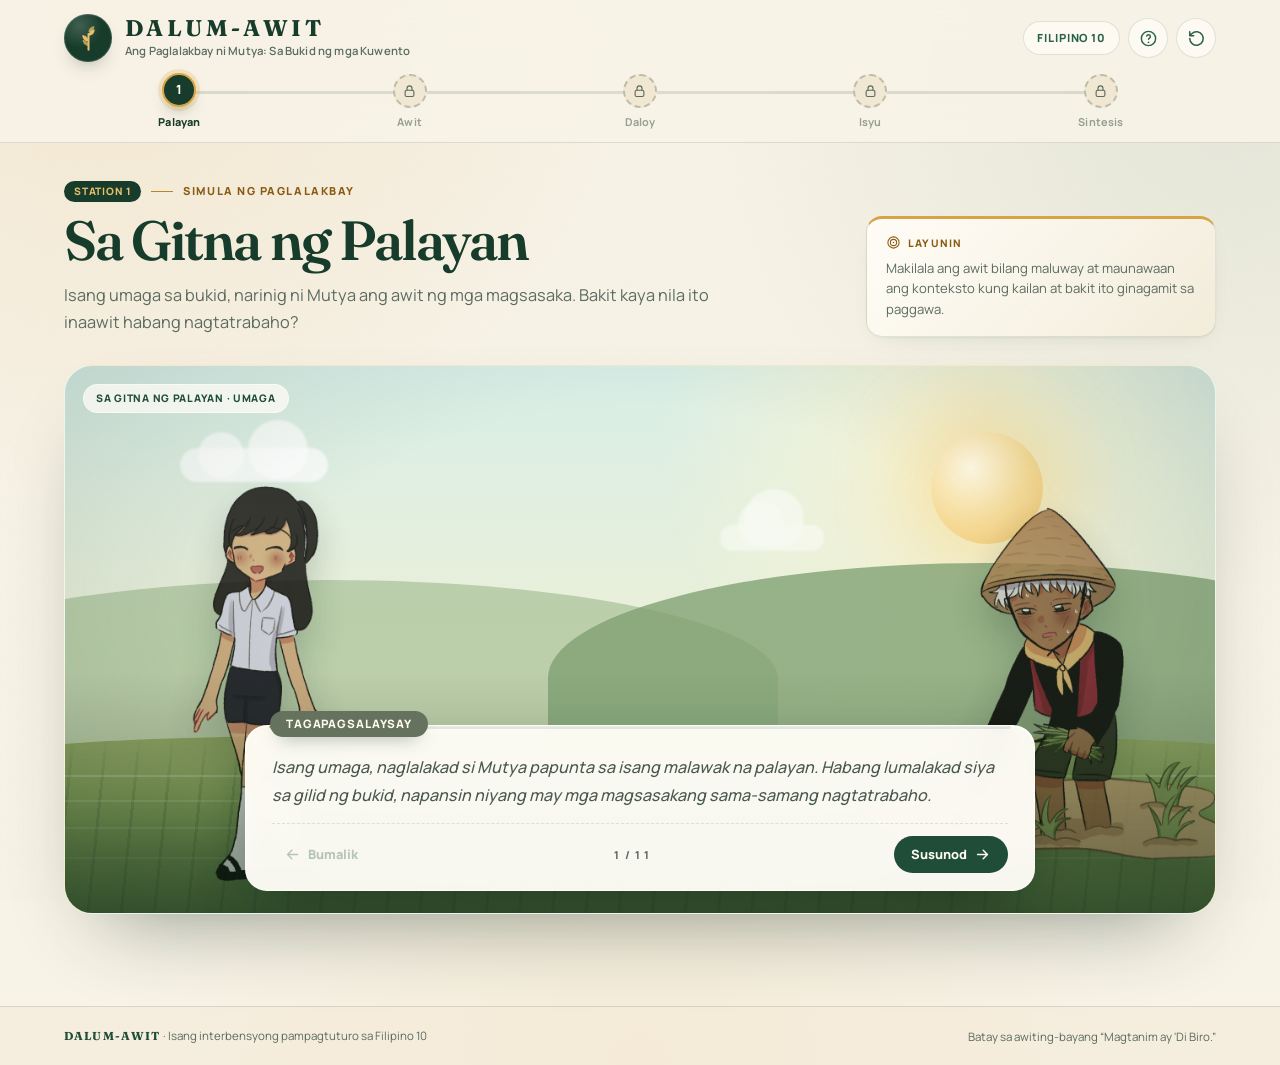
==== index.html @ 695ffb6b "Add interactive website" ====
<!DOCTYPE html>
<html lang="fil">
<head>
  <meta charset="UTF-8">
  <meta name="viewport" content="width=device-width, initial-scale=1.0">
  <meta name="description" content="DALUM-AWIT: Ang Paglalakbay ni Mutya sa Bukid ng mga Kuwento — isang interactive na station-based na aralin sa Filipino 10.">
  <meta name="theme-color" content="#1f4d3a">
  <title>DALUM-AWIT · Ang Paglalakbay ni Mutya</title>
  <link rel="icon" type="image/svg+xml" href="assets/images/favicon.svg">
  <link rel="preconnect" href="https://fonts.googleapis.com">
  <link rel="preconnect" href="https://fonts.gstatic.com" crossorigin>
  <link href="https://fonts.googleapis.com/css2?family=Fraunces:opsz,wght@9..144,500;9..144,600;9..144,700&family=Manrope:wght@400;500;600;700;800&display=swap" rel="stylesheet">
  <link rel="stylesheet" href="assets/css/main.css">
</head>
<body>
  <a class="skip-link" href="#main-content">Lumaktaw sa nilalaman</a>

  <svg class="svg-sprite" aria-hidden="true" focusable="false" xmlns="http://www.w3.org/2000/svg">
    <symbol id="i-rice" viewBox="0 0 24 24">
      <path d="M12 22V8" fill="none" stroke="currentColor" stroke-width="1.8" stroke-linecap="round"/>
      <path d="M12 14.5C8.8 14.5 6.5 12.2 6.5 9c3.2 0 5.5 2.3 5.5 5.5Z" fill="currentColor"/>
      <path d="M12 9.5C15.2 9.5 17.5 7.2 17.5 4c-3.2 0-5.5 2.3-5.5 5.5Z" fill="currentColor"/>
      <path d="M12 18.5c-2.9 0-5.2-2.3-5.2-5.2 2.9 0 5.2 2.3 5.2 5.2Z" fill="currentColor" opacity=".72"/>
      <path d="M12 6.2c2.9 0 5.2-2.3 5.2-5.2-2.9 0-5.2 2.3-5.2 5.2Z" fill="currentColor" opacity=".72"/>
    </symbol>
    <symbol id="i-arrow-right" viewBox="0 0 24 24">
      <path d="M5 12h14M13 6l6 6-6 6" fill="none" stroke="currentColor" stroke-width="2" stroke-linecap="round" stroke-linejoin="round"/>
    </symbol>
    <symbol id="i-arrow-left" viewBox="0 0 24 24">
      <path d="M19 12H5M11 18l-6-6 6-6" fill="none" stroke="currentColor" stroke-width="2" stroke-linecap="round" stroke-linejoin="round"/>
    </symbol>
    <symbol id="i-arrow-down" viewBox="0 0 24 24">
      <path d="M12 5v14M6 13l6 6 6-6" fill="none" stroke="currentColor" stroke-width="2" stroke-linecap="round" stroke-linejoin="round"/>
    </symbol>
    <symbol id="i-check" viewBox="0 0 24 24">
      <path d="M20 6 9 17l-5-5" fill="none" stroke="currentColor" stroke-width="2.4" stroke-linecap="round" stroke-linejoin="round"/>
    </symbol>
    <symbol id="i-lock" viewBox="0 0 24 24">
      <rect x="5" y="10" width="14" height="10" rx="2.5" fill="none" stroke="currentColor" stroke-width="1.8"/>
      <path d="M8 10V7a4 4 0 0 1 8 0v3" fill="none" stroke="currentColor" stroke-width="1.8" stroke-linecap="round"/>
    </symbol>
    <symbol id="i-reset" viewBox="0 0 24 24">
      <path d="M3.5 12a8.5 8.5 0 1 0 2.5-6L3.5 8.5M3.5 3.5v5h5" fill="none" stroke="currentColor" stroke-width="1.9" stroke-linecap="round" stroke-linejoin="round"/>
    </symbol>
    <symbol id="i-help" viewBox="0 0 24 24">
      <circle cx="12" cy="12" r="9" fill="none" stroke="currentColor" stroke-width="1.8"/>
      <path d="M9.7 9a2.4 2.4 0 0 1 4.7.7c0 1.6-2.4 1.9-2.4 3.4" fill="none" stroke="currentColor" stroke-width="1.8" stroke-linecap="round"/>
      <circle cx="12" cy="16.8" r="1.1" fill="currentColor"/>
    </symbol>
    <symbol id="i-close" viewBox="0 0 24 24">
      <path d="M6 6l12 12M18 6 6 18" fill="none" stroke="currentColor" stroke-width="2" stroke-linecap="round"/>
    </symbol>
    <symbol id="i-target" viewBox="0 0 24 24">
      <circle cx="12" cy="12" r="9" fill="none" stroke="currentColor" stroke-width="1.7"/>
      <circle cx="12" cy="12" r="5" fill="none" stroke="currentColor" stroke-width="1.7"/>
      <circle cx="12" cy="12" r="1.3" fill="currentColor"/>
    </symbol>
    <symbol id="i-printer" viewBox="0 0 24 24">
      <path d="M7 9V4h10v5M7 17H5a2 2 0 0 1-2-2v-4a2 2 0 0 1 2-2h14a2 2 0 0 1 2 2v4a2 2 0 0 1-2 2h-2" fill="none" stroke="currentColor" stroke-width="1.8" stroke-linecap="round" stroke-linejoin="round"/>
      <rect x="7" y="14" width="10" height="7" rx="1.2" fill="none" stroke="currentColor" stroke-width="1.8"/>
      <path d="M17 12h.01" fill="none" stroke="currentColor" stroke-width="2.4" stroke-linecap="round"/>
    </symbol>
    <symbol id="i-seed" viewBox="0 0 24 24">
      <path d="M12 21v-8" fill="none" stroke="currentColor" stroke-width="1.8" stroke-linecap="round"/>
      <path d="M12 13C8 13 5 10 5 6c4 0 7 3 7 7Z" fill="none" stroke="currentColor" stroke-width="1.7" stroke-linejoin="round"/>
      <path d="M12 10c0-3.3 2.7-6 6-6 0 3.3-2.7 6-6 6Z" fill="none" stroke="currentColor" stroke-width="1.7" stroke-linejoin="round"/>
    </symbol>
    <symbol id="i-sweat" viewBox="0 0 24 24">
      <path d="M12 3.5s6 6.1 6 10.2a6 6 0 0 1-12 0C6 9.6 12 3.5 12 3.5Z" fill="none" stroke="currentColor" stroke-width="1.8" stroke-linejoin="round"/>
      <path d="M9.5 14a2.5 2.5 0 0 0 2.5 2.5" fill="none" stroke="currentColor" stroke-width="1.6" stroke-linecap="round"/>
    </symbol>
    <symbol id="i-harvest" viewBox="0 0 24 24">
      <path d="M12 21V8M12 13c-3 0-5.5-2.5-5.5-5.5C9.5 7.5 12 10 12 13ZM12 9.5C15 9.5 17.5 7 17.5 4 14.5 4 12 6.5 12 9.5Z" fill="none" stroke="currentColor" stroke-width="1.6" stroke-linecap="round" stroke-linejoin="round"/>
      <path d="M7.5 17.5c1.4 1 2.9 1.5 4.5 1.5s3.1-.5 4.5-1.5" fill="none" stroke="currentColor" stroke-width="1.6" stroke-linecap="round"/>
    </symbol>
    <symbol id="i-plate" viewBox="0 0 24 24">
      <circle cx="12" cy="12" r="8" fill="none" stroke="currentColor" stroke-width="1.7"/>
      <circle cx="12" cy="12" r="4.2" fill="none" stroke="currentColor" stroke-width="1.6"/>
      <path d="M12 4v2M12 18v2" fill="none" stroke="currentColor" stroke-width="1.6" stroke-linecap="round"/>
    </symbol>
    <symbol id="i-tools" viewBox="0 0 24 24">
      <path d="M14.5 6.5a4 4 0 0 0-5.2 5.2L4 17l3 3 5.3-5.3a4 4 0 0 0 5.2-5.2l-2.4 2.4-3-3 2.4-2.4Z" fill="none" stroke="currentColor" stroke-width="1.7" stroke-linejoin="round"/>
      <path d="M15 15l5 5" fill="none" stroke="currentColor" stroke-width="1.7" stroke-linecap="round"/>
    </symbol>
    <symbol id="i-weather" viewBox="0 0 24 24">
      <path d="M7 18h9.5a3.5 3.5 0 0 0 .4-7A5 5 0 0 0 7.2 12 3 3 0 0 0 7 18Z" fill="none" stroke="currentColor" stroke-width="1.7" stroke-linecap="round" stroke-linejoin="round"/>
      <path d="M17.5 5v2M21 8.5h-2M20 4l-1.4 1.4" fill="none" stroke="currentColor" stroke-width="1.6" stroke-linecap="round"/>
    </symbol>
    <symbol id="i-peso" viewBox="0 0 24 24">
      <path d="M7 4h6.2a5 5 0 0 1 0 10H7M7 4v16M4.5 8.5h11M4.5 12h10" fill="none" stroke="currentColor" stroke-width="1.7" stroke-linecap="round" stroke-linejoin="round"/>
    </symbol>
    <symbol id="i-edit" viewBox="0 0 24 24">
      <path d="M4 20h4L19 9a2.8 2.8 0 0 0-4-4L4 16v4Z" fill="none" stroke="currentColor" stroke-width="1.8" stroke-linejoin="round"/>
      <path d="M13.5 6.5l4 4" fill="none" stroke="currentColor" stroke-width="1.8" stroke-linecap="round"/>
    </symbol>
    <symbol id="i-spark" viewBox="0 0 24 24">
      <path d="M12 3c.6 4.8 3.2 7.4 8 8-4.8.6-7.4 3.2-8 8-.6-4.8-3.2-7.4-8-8 4.8-.6 7.4-3.2 8-8Z" fill="none" stroke="currentColor" stroke-width="1.6" stroke-linejoin="round"/>
    </symbol>
    <symbol id="i-chevron" viewBox="0 0 24 24">
      <path d="m6 9 6 6 6-6" fill="none" stroke="currentColor" stroke-width="2" stroke-linecap="round" stroke-linejoin="round"/>
    </symbol>
    <symbol id="i-book" viewBox="0 0 24 24">
      <path d="M4 5.5A2.5 2.5 0 0 1 6.5 3H11v17H6.5A2.5 2.5 0 0 0 4 22V5.5ZM20 5.5A2.5 2.5 0 0 0 17.5 3H13v17h4.5A2.5 2.5 0 0 1 20 22V5.5Z" fill="none" stroke="currentColor" stroke-width="1.7" stroke-linejoin="round"/>
    </symbol>
    <symbol id="i-leaf" viewBox="0 0 24 24">
      <path d="M4 20c0-8 5-14 16-15 1 11-5 16-13 16H4Z" fill="none" stroke="currentColor" stroke-width="1.7" stroke-linejoin="round"/>
      <path d="M4 20c3-6 7-9 12-11" fill="none" stroke="currentColor" stroke-width="1.6" stroke-linecap="round"/>
    </symbol>
  </svg>

  <div class="paper-noise" aria-hidden="true"></div>

  <header class="site-header" id="top">
    <div class="header-inner">
      <a class="brand" href="#" id="brandHome" aria-label="DALUM-AWIT — Ang Paglalakbay ni Mutya: Sa Bukid ng mga Kuwento. Bumalik sa simula.">
        <span class="brand-mark" aria-hidden="true">
          <svg class="icon"><use href="#i-rice"></use></svg>
        </span>
        <span class="brand-text">
          <span class="brand-title">DALUM-AWIT</span>
          <span class="brand-subtitle">Ang Paglalakbay ni Mutya: Sa Bukid ng mga Kuwento</span>
        </span>
      </a>
      <div class="header-actions">
        <span class="grade-chip">Filipino 10</span>
        <button class="icon-button" id="helpBtn" type="button" aria-label="Tulong at gabay" title="Tulong at gabay">
          <svg class="icon" aria-hidden="true"><use href="#i-help"></use></svg>
        </button>
        <button class="icon-button" id="resetBtn" type="button" aria-label="Simulan muli" title="Simulan muli">
          <svg class="icon" aria-hidden="true"><use href="#i-reset"></use></svg>
        </button>
      </div>
    </div>

    <nav class="stepper-wrap" aria-label="Mga istasyon ng paglalakbay">
      <div class="stepper">
        <span class="stepper-line" aria-hidden="true"></span>
        <span class="stepper-fill" id="stepperFill" aria-hidden="true"></span>
        <ol class="stepper-list" id="stepper"></ol>
      </div>
      <p class="stepper-caption" id="stepperCaption" aria-live="polite">Station 1 ng 5 · Sa Gitna ng Palayan</p>
    </nav>
  </header>

  <main class="app-main" id="main-content" tabindex="-1">
    <div class="station-shell" id="stationShell">

      <section class="station-view" id="station-1" data-station="1" aria-labelledby="station-1-title" hidden>
        <header class="station-heading" data-station-header></header>
        <div class="dialogue-mount" id="stage-1"></div>

        <div class="station-activity" id="station1Activity" hidden>
          <article class="activity-card quiz-card">
            <div class="card-kicker">
              <svg class="icon" aria-hidden="true"><use href="#i-spark"></use></svg>
              <span>Tsek ng Pag-unawa</span>
            </div>
            <h2 id="quizQuestion">Ano ang pangunahing katangian ng maluway?</h2>
            <div class="quiz-options" id="quizOptions" role="group" aria-labelledby="quizQuestion"></div>
            <div class="quiz-feedback" id="quizFeedback" role="status" hidden></div>
          </article>

          <div class="station-nav">
            <button class="btn btn-ghost" type="button" id="station1Review">
              <svg class="icon" aria-hidden="true"><use href="#i-book"></use></svg>
              Balikan ang usapan
            </button>
            <p class="nav-hint" id="station1Hint">Sagutin ang tsek upang magpatuloy.</p>
            <button class="btn btn-primary" type="button" id="station1Next" disabled>
              Magpatuloy sa Station 2
              <svg class="icon" aria-hidden="true"><use href="#i-arrow-right"></use></svg>
            </button>
          </div>
        </div>
      </section>

      <section class="station-view" id="station-2" data-station="2" aria-labelledby="station-2-title" hidden>
        <header class="station-heading" data-station-header></header>

        <div class="lesson-banner">
          <div class="lesson-banner-label">
            <svg class="icon" aria-hidden="true"><use href="#i-book"></use></svg>
            <span>Mula sa awit</span>
          </div>
          <blockquote id="station2Quote">“Magtanim ay 'di biro.”</blockquote>
          <p id="station2Intro"></p>
        </div>

        <div class="lyric-toolbar">
          <div class="progress-chip">
            <span class="progress-chip-dot" aria-hidden="true"></span>
            <span id="lyricProgressText">0 / 5 nabuksan</span>
          </div>
          <button class="btn btn-small btn-ghost" type="button" id="openAllLyrics">Buksan lahat</button>
        </div>

        <div class="lyric-list" id="lyricCards"></div>

        <div class="insight-card" id="station2Closing" hidden>
          <div class="insight-icon" aria-hidden="true">
            <svg class="icon"><use href="#i-leaf"></use></svg>
          </div>
          <p id="station2ClosingText"></p>
        </div>

        <div class="station-nav">
          <button class="btn btn-ghost" type="button" data-back="2">
            <svg class="icon" aria-hidden="true"><use href="#i-arrow-left"></use></svg>
            Station 1
          </button>
          <p class="nav-hint" id="station2Hint">Buksan ang lahat ng card upang magpatuloy.</p>
          <button class="btn btn-primary" type="button" id="station2Next" disabled>
            Magpatuloy sa Station 3
            <svg class="icon" aria-hidden="true"><use href="#i-arrow-right"></use></svg>
          </button>
        </div>
      </section>

      <section class="station-view" id="station-3" data-station="3" aria-labelledby="station-3-title" hidden>
        <header class="station-heading" data-station-header></header>
        <div class="dialogue-mount" id="stage-3"></div>

        <div class="station-activity" id="station3Activity" hidden>
          <article class="activity-card flow-card">
            <div class="card-kicker">
              <svg class="icon" aria-hidden="true"><use href="#i-spark"></use></svg>
              <span>Interactive na Daloy</span>
            </div>
            <h2>Ang Paikot na Daloy ng Pagkain</h2>
            <p class="activity-lede">Pindutin ang bawat yugto upang makita ang kaugnayan nito sa awit at sa buhay ng magsasaka.</p>

            <div class="food-flow" id="foodFlow" aria-label="Daloy ng pagkain"></div>
            <div class="flow-detail" id="flowDetail" aria-live="polite"></div>
            <p class="flow-note" id="flowNote"></p>
          </article>

          <div class="station-nav">
            <button class="btn btn-ghost" type="button" data-back="3">
              <svg class="icon" aria-hidden="true"><use href="#i-arrow-left"></use></svg>
              Station 2
            </button>
            <p class="nav-hint">Nakita mo na ang buong daloy ng pagkain.</p>
            <button class="btn btn-primary" type="button" id="station3Next">
              Magpatuloy sa Station 4
              <svg class="icon" aria-hidden="true"><use href="#i-arrow-right"></use></svg>
            </button>
          </div>
        </div>
      </section>

      <section class="station-view" id="station-4" data-station="4" aria-labelledby="station-4-title" hidden>
        <header class="station-heading" data-station-header></header>
        <div class="dialogue-mount" id="stage-4"></div>

        <div class="station-activity" id="station4Activity" hidden>
          <article class="activity-card issue-card-wrap">
            <div class="card-kicker">
              <svg class="icon" aria-hidden="true"><use href="#i-spark"></use></svg>
              <span>Pagpili ng Isyu</span>
            </div>
            <h2>Anong isyung panlipunan ang nais mong suriin?</h2>
            <p class="activity-lede">Pumili ng isang isyu. Pagkatapos, sagutin ang tanong at ipaliwanag ang iyong pananaw gamit ang iyong natutuhan.</p>
            <div class="issue-grid" id="issueGrid" role="group" aria-label="Mga isyung panlipunan"></div>
          </article>

          <div class="issue-workspace" id="issueWorkspace" hidden>
            <div class="workspace-head">
              <span class="workspace-letter" id="workspaceLetter">A</span>
              <div class="workspace-title-wrap">
                <p class="workspace-tag" id="workspaceTag"></p>
                <h2 id="workspaceTitle"></h2>
              </div>
            </div>
            <p class="workspace-detail" id="workspaceDetail"></p>
            <ul class="point-list" id="workspacePoints"></ul>

            <div class="decision-card">
              <p class="decision-kicker">
                <svg class="icon" aria-hidden="true"><use href="#i-help"></use></svg>
                Tanong para sa iyo
              </p>
              <h3 id="issueQuestion"></h3>
              <div class="decision-row" id="decisionRow" role="group" aria-label="Pumili ng sagot: Oo o Hindi">
                <button class="decision-button decision-yes" type="button" data-decision="oo" aria-pressed="false">
                  <span class="decision-mark" aria-hidden="true">
                    <svg class="icon"><use href="#i-check"></use></svg>
                  </span>
                  <span><strong>OO</strong><small>Sumasang-ayon ako</small></span>
                </button>
                <button class="decision-button decision-no" type="button" data-decision="hindi" aria-pressed="false">
                  <span class="decision-mark" aria-hidden="true">
                    <svg class="icon"><use href="#i-close"></use></svg>
                  </span>
                  <span><strong>HINDI</strong><small>Hindi ako sumasang-ayon</small></span>
                </button>
              </div>

              <label class="reflection-label" for="reflectionInput" id="reflectionLabel">Ipaliwanag ang iyong sagot</label>
              <p class="reflection-prompt" id="reflectionPrompt"></p>
              <textarea id="reflectionInput" rows="6" maxlength="1200" placeholder="Isulat dito ang iyong paliwanag..."></textarea>
              <div class="textarea-meta">
                <span class="textarea-status" id="reflectionStatus">Isulat ang iyong paliwanag.</span>
                <span class="char-count" id="charCount">0 / 40</span>
              </div>
            </div>
          </div>

          <div class="station-nav">
            <button class="btn btn-ghost" type="button" data-back="4">
              <svg class="icon" aria-hidden="true"><use href="#i-arrow-left"></use></svg>
              Station 3
            </button>
            <p class="nav-hint" id="station4Hint">Pumili ng isyu, sagutin ang tanong, at magbigay ng paliwanag.</p>
            <button class="btn btn-primary" type="button" id="station4Next" disabled>
              Magpatuloy sa Station 5
              <svg class="icon" aria-hidden="true"><use href="#i-arrow-right"></use></svg>
            </button>
          </div>
        </div>
      </section>

      <section class="station-view" id="station-5" data-station="5" aria-labelledby="station-5-title" hidden>
        <header class="station-heading" data-station-header></header>

        <div class="quote-banner" id="station5Banner">
          <div class="quote-banner-copy">
            <svg class="quote-mark" aria-hidden="true" viewBox="0 0 48 48"><path d="M10 34c-3 0-5-2-5-5 0-8 5-15 12-19l3 4c-5 3-8 7-9 11 2 0 7 1 7 6 0 2-2 3-5 3h-3Zm22 0c-3 0-5-2-5-5 0-8 5-15 12-19l3 4c-5 3-8 7-9 11 2 0 7 1 7 6 0 2-2 3-5 3h-3Z" fill="currentColor"/></svg>
            <blockquote id="station5Quote"></blockquote>
            <p class="quote-attribution" id="station5Attribution"></p>
          </div>
          <div class="quote-banner-figure" id="station5Figure" aria-hidden="true"></div>
        </div>

        <p class="section-intro station5-opening" id="station5Opening"></p>

        <section class="synthesis-section" aria-labelledby="synthesisTitle">
          <div class="section-heading-row">
            <div>
              <p class="section-kicker">Buod ng Paglalakbay</p>
              <h2 id="synthesisTitle">Sintesis ng Paglalakbay</h2>
            </div>
            <p>Paano nagkakaugnay ang awit, gawain, karanasan, at isyung panlipunan? Pindutin ang bawat yugto.</p>
          </div>
          <div class="synthesis" id="synthesisDiagram"></div>
        </section>

        <section class="report-section" aria-labelledby="reportTitle">
          <div class="section-heading-row">
            <div>
              <p class="section-kicker">Para sa Iyong Guro</p>
              <h2 id="reportTitle">Ulat ng Mag-aaral</h2>
            </div>
            <p>Ito ang iyong ulat. Maaari mo itong i-print o i-save bilang PDF para sa iyong guro.</p>
          </div>

          <article class="summary-card">
            <header class="summary-head">
              <div>
                <p class="summary-kicker">DALUM-AWIT · Filipino 10</p>
                <h2>Ulat ng Mag-aaral</h2>
                <p>Ang Paglalakbay ni Mutya: Sa Bukid ng mga Kuwento</p>
              </div>
              <button class="btn btn-gold" type="button" id="printReportBtn">
                <svg class="icon" aria-hidden="true"><use href="#i-printer"></use></svg>
                I-print / I-save
              </button>
            </header>

            <div class="summary-body">
              <div class="summary-fields">
                <label class="field">
                  <span>Pangalan</span>
                  <input id="studentName" type="text" maxlength="80" autocomplete="name" placeholder="Isulat ang iyong pangalan">
                </label>
                <label class="field">
                  <span>Baitang at Seksyon</span>
                  <input id="studentSection" type="text" maxlength="60" placeholder="Hal. 10 - Rizal">
                </label>
                <div class="summary-date">
                  <span>Petsa</span>
                  <strong id="summaryDate"></strong>
                </div>
              </div>

              <div class="summary-answer">
                <div class="summary-answer-head">
                  <div>
                    <p class="summary-label">Napiling isyung panlipunan</p>
                    <h3 id="summaryIssue">Wala pang napiling isyu</h3>
                  </div>
                  <button class="btn btn-small btn-ghost" type="button" id="summaryEditBtn">
                    <svg class="icon" aria-hidden="true"><use href="#i-edit"></use></svg>
                    I-edit ang sagot
                  </button>
                </div>
                <p class="summary-question" id="summaryQuestion"></p>
                <div class="summary-decision-line">
                  <span class="summary-label">Aking sagot</span>
                  <span class="answer-badge is-empty" id="summaryDecision">—</span>
                </div>
                <p class="summary-label">Aking paliwanag</p>
                <p class="summary-reflection" id="summaryReflection">Wala pang naisulat na paliwanag.</p>
              </div>

              <div class="summary-insight">
                <label class="field-label" for="finalInsight" id="finalInsightLabel">Ang pinakamahalagang natutuhan ko</label>
                <p class="reflection-prompt" id="finalInsightPrompt"></p>
                <textarea id="finalInsight" rows="5" maxlength="1200" placeholder="Isulat ang iyong sintesis..."></textarea>
              </div>

              <div class="summary-synthesis">
                <p class="summary-label">Sintesis</p>
                <div class="synthesis-chips" aria-label="AWIT papunta sa GAWAIN papunta sa KARANASAN NG MAGSASAKA papunta sa MGA ISYUNG PANLIPUNAN">
                  <span>AWIT</span>
                  <svg class="icon" aria-hidden="true"><use href="#i-arrow-right"></use></svg>
                  <span>GAWAIN</span>
                  <svg class="icon" aria-hidden="true"><use href="#i-arrow-right"></use></svg>
                  <span>KARANASAN NG MAGSASAKA</span>
                  <svg class="icon" aria-hidden="true"><use href="#i-arrow-right"></use></svg>
                  <span>MGA ISYUNG PANLIPUNAN</span>
                </div>
              </div>

              <div class="summary-actions">
                <button class="btn btn-primary" type="button" id="printReportBtn2">
                  <svg class="icon" aria-hidden="true"><use href="#i-printer"></use></svg>
                  I-print / I-save bilang PDF
                </button>
                <button class="btn btn-ghost" type="button" id="restartBtn2">
                  <svg class="icon" aria-hidden="true"><use href="#i-reset"></use></svg>
                  Bagong mag-aaral
                </button>
              </div>
            </div>
          </article>
        </section>
      </section>

      <div class="load-error" id="loadError" hidden>
        <h1>Hindi ma-load ang kuwento</h1>
        <p>Mangyaring buksan ang app gamit ang isang lokal na web server o i-refresh ang pahina.</p>
      </div>
    </div>
  </main>

  <footer class="site-footer">
    <div class="footer-inner">
      <p><strong>DALUM-AWIT</strong> · Isang interbensyong pampagtuturo sa Filipino 10</p>
      <p>Batay sa awiting-bayang “Magtanim ay 'Di Biro.”</p>
    </div>
  </footer>

  <div class="toast" id="toast" role="status" aria-live="polite"></div>

  <dialog class="app-dialog" id="helpDialog" aria-labelledby="helpTitle">
    <div class="dialog-inner">
      <button class="dialog-close" type="button" data-close-dialog aria-label="Isara ang gabay">
        <svg class="icon" aria-hidden="true"><use href="#i-close"></use></svg>
      </button>
      <p class="dialog-kicker">Gabay sa Paggamit</p>
      <h2 id="helpTitle">Paano maglakbay kasama si Mutya</h2>
      <ol class="help-list">
        <li><strong>Sunod-sunod ang mga istasyon.</strong> Tapusin ang bawat gawain upang mabuksan ang susunod.</li>
        <li><strong>Buksan ang bawat card sa Station 2.</strong> Pindutin ang mga linyang mula sa awit upang makita ang pagsusuri.</li>
        <li><strong>Pumili at magpaliwanag sa Station 4.</strong> Kailangan ang isyung pinili, sagot na OO o HINDI, at paliwanag na may 40 karakter o higit pa.</li>
        <li><strong>I-print ang ulat sa Station 5.</strong> Maaari mong i-save bilang PDF sa print dialog ng browser.</li>
      </ol>
      <div class="dialog-note">
        <strong>Paalala sa guro:</strong> Kusang nai-save ang progreso sa browser na ito. Gamitin ang reset button sa itaas upang magsimula ng bagong mag-aaral.
      </div>
      <p class="dialog-shortcut">Maaari ding gamitin ang <kbd>←</kbd> at <kbd>→</kbd> habang nag-uusap ang mga tauhan.</p>
      <button class="btn btn-primary" type="button" data-close-dialog>Simulan na</button>
    </div>
  </dialog>

  <dialog class="app-dialog" id="resetDialog" aria-labelledby="resetTitle">
    <div class="dialog-inner">
      <button class="dialog-close" type="button" data-close-dialog aria-label="Isara">
        <svg class="icon" aria-hidden="true"><use href="#i-close"></use></svg>
      </button>
      <p class="dialog-kicker">Bagong Simula</p>
      <h2 id="resetTitle">Simulan muli ang paglalakbay?</h2>
      <p class="dialog-copy">Buburahin ang lahat ng naitalang sagot at progreso sa browser na ito. Hindi na ito maibabalik.</p>
      <div class="dialog-actions">
        <button class="btn btn-ghost" type="button" data-close-dialog>Kanselahin</button>
        <button class="btn btn-danger" type="button" id="confirmReset">Oo, simulan muli</button>
      </div>
    </div>
  </dialog>

  <section class="print-report" id="printReport" aria-hidden="true"></section>

  <script src="data/storyData.js"></script>
  <script src="assets/js/state.js"></script>
  <script src="assets/js/dialogue.js"></script>
  <script src="assets/js/station1.js"></script>
  <script src="assets/js/station2.js"></script>
  <script src="assets/js/station3.js"></script>
  <script src="assets/js/station4.js"></script>
  <script src="assets/js/station5.js"></script>
  <script src="assets/js/app.js"></script>
</body>
</html>
---- assets/css/main.css ----
/* ============================================================
   DALUM-AWIT · Main stylesheet
   A warm, storybook-inspired learning experience.
   ============================================================ */

/* ------------------------------------------------------------
   1. Tokens, reset, typography
   ------------------------------------------------------------ */
:root {
  --ink: #21342a;
  --ink-soft: #5b6b60;
  --ink-faint: #5c6a5f;

  --paper: #f8f3e7;
  --paper-2: #f1e8d4;
  --card: #fffdf7;

  --green-950: #102b20;
  --green-900: #173c2b;
  --green-800: #1f4d37;
  --green-700: #2a6248;
  --green-600: #3b7b5b;
  --green-100: #dfeade;
  --green-050: #eef4ea;

  --gold-700: #8a5b14;
  --gold-600: #b8842a;
  --gold-500: #d6a447;
  --gold-400: #e8be6b;
  --gold-100: #f7e7c6;

  --terra-700: #8f3c29;
  --terra-600: #a84a32;
  --terra-100: #f6e2db;

  --line: rgba(29, 55, 41, 0.13);
  --line-strong: rgba(29, 55, 41, 0.24);

  --shadow-sm: 0 1px 2px rgba(23, 60, 43, 0.05), 0 8px 24px -16px rgba(23, 60, 43, 0.22);
  --shadow-md: 0 20px 45px -28px rgba(23, 60, 43, 0.4);
  --shadow-lg: 0 40px 80px -40px rgba(17, 41, 29, 0.48);

  --radius-sm: 12px;
  --radius: 20px;
  --radius-lg: 28px;

  --font-display: "Fraunces", "Palatino Linotype", "Book Antiqua", Georgia, serif;
  --font-body: "Manrope", "Segoe UI", system-ui, -apple-system, sans-serif;
}

*,
*::before,
*::after {
  box-sizing: border-box;
}

html {
  -webkit-text-size-adjust: 100%;
  scroll-behavior: smooth;
}

body {
  margin: 0;
  min-height: 100vh;
  color: var(--ink);
  font-family: var(--font-body);
  font-size: 16px;
  line-height: 1.6;
  background:
    radial-gradient(circle at 8% -4%, rgba(214, 164, 71, 0.16), transparent 34rem),
    radial-gradient(circle at 96% 8%, rgba(59, 123, 91, 0.1), transparent 32rem),
    radial-gradient(circle at 50% 100%, rgba(214, 164, 71, 0.08), transparent 30rem),
    var(--paper);
  overflow-x: hidden;
}

[hidden] {
  display: none !important;
}

h1,
h2,
h3,
h4,
p,
figure,
blockquote,
dl,
dd {
  margin: 0;
}

h1,
h2,
h3,
h4 {
  font-family: var(--font-display);
  font-weight: 600;
  line-height: 1.1;
  letter-spacing: -0.02em;
  color: var(--green-900);
}

ul,
ol {
  margin: 0;
  padding: 0;
}

button,
input,
textarea,
select {
  font: inherit;
  color: inherit;
}

button {
  -webkit-tap-highlight-color: transparent;
}

img,
svg {
  display: block;
}

img {
  max-width: 100%;
}

a {
  color: inherit;
}

::selection {
  background: var(--gold-400);
  color: var(--green-950);
}

:focus-visible {
  outline: 3px solid rgba(214, 164, 71, 0.72);
  outline-offset: 3px;
}

.svg-sprite {
  position: absolute;
  width: 0;
  height: 0;
  overflow: hidden;
}

.icon {
  width: 18px;
  height: 18px;
  flex: none;
  display: inline-block;
  vertical-align: -0.125em;
}

.sr-only {
  position: absolute;
  width: 1px;
  height: 1px;
  padding: 0;
  margin: -1px;
  overflow: hidden;
  clip: rect(0, 0, 0, 0);
  white-space: nowrap;
  border: 0;
}

.paper-noise {
  position: fixed;
  inset: 0;
  z-index: 1;
  pointer-events: none;
  background-image: url("data:image/svg+xml,%3Csvg xmlns='http://www.w3.org/2000/svg' width='160' height='160'%3E%3Cfilter id='n'%3E%3CfeTurbulence type='fractalNoise' baseFrequency='.82' numOctaves='3' stitchTiles='stitch'/%3E%3CfeColorMatrix type='saturate' values='0'/%3E%3C/filter%3E%3Crect width='100%25' height='100%25' filter='url(%23n)' opacity='.045'/%3E%3C/svg%3E");
}

.site-header,
.app-main,
.site-footer {
  position: relative;
  z-index: 2;
}

.skip-link {
  position: fixed;
  top: -100px;
  left: 16px;
  z-index: 200;
  padding: 12px 18px;
  border-radius: 999px;
  background: var(--green-900);
  color: var(--card);
  font-weight: 800;
  text-decoration: none;
  transition: top 0.2s ease;
}

.skip-link:focus {
  top: 12px;
}

/* ------------------------------------------------------------
   2. Buttons and common controls
   ------------------------------------------------------------ */
.btn {
  display: inline-flex;
  align-items: center;
  justify-content: center;
  gap: 9px;
  padding: 12px 20px;
  border: 1px solid transparent;
  border-radius: 999px;
  background: none;
  color: var(--green-800);
  font-family: var(--font-body);
  font-size: 0.9rem;
  font-weight: 800;
  line-height: 1;
  letter-spacing: 0.01em;
  text-align: center;
  white-space: nowrap;
  cursor: pointer;
  transition: background-color 0.2s ease, color 0.2s ease, border-color 0.2s ease, transform 0.2s ease, box-shadow 0.2s ease;
}

.btn .icon {
  width: 18px;
  height: 18px;
}

.btn:hover {
  transform: translateY(-1px);
}

.btn:active {
  transform: translateY(0);
}

.btn:disabled,
.btn[aria-disabled="true"] {
  opacity: 0.48;
  cursor: not-allowed;
  transform: none;
  box-shadow: none;
}

.btn-primary {
  background: var(--green-800);
  border-color: var(--green-800);
  color: #fffaf0;
  box-shadow: 0 12px 24px -14px rgba(23, 60, 43, 0.8);
}

.btn-primary:hover {
  background: var(--green-700);
  border-color: var(--green-700);
}

.btn-primary:disabled {
  background: #c8d1c6;
  border-color: #c8d1c6;
  color: #778476;
}

.btn-ghost {
  background: transparent;
  border-color: var(--line-strong);
  color: var(--green-800);
}

.btn-ghost:hover {
  background: var(--green-050);
  border-color: var(--green-600);
}

.btn-gold {
  background: var(--gold-500);
  border-color: var(--gold-500);
  color: var(--green-950);
  box-shadow: 0 12px 26px -16px rgba(16, 43, 32, 0.7);
}

.btn-gold:hover {
  background: var(--gold-400);
  border-color: var(--gold-400);
}

.btn-danger {
  background: var(--terra-600);
  border-color: var(--terra-600);
  color: #fff;
}

.btn-danger:hover {
  background: var(--terra-700);
  border-color: var(--terra-700);
}

.btn-small {
  padding: 8px 14px;
  font-size: 0.78rem;
}

/* ------------------------------------------------------------
   3. Header and station stepper
   ------------------------------------------------------------ */
.site-header {
  position: sticky;
  top: 0;
  z-index: 50;
  background: rgba(248, 243, 231, 0.9);
  border-bottom: 1px solid var(--line);
  backdrop-filter: blur(16px) saturate(1.1);
  -webkit-backdrop-filter: blur(16px) saturate(1.1);
}

.header-inner {
  display: flex;
  align-items: center;
  justify-content: space-between;
  gap: 20px;
  width: min(1200px, 100%);
  margin: 0 auto;
  padding: 14px 24px 12px;
}

.brand {
  display: inline-flex;
  align-items: center;
  gap: 13px;
  min-width: 0;
  text-decoration: none;
}

.brand-mark {
  display: grid;
  place-items: center;
  width: 48px;
  height: 48px;
  flex: none;
  border-radius: 50%;
  background:
    radial-gradient(circle at 32% 24%, rgba(255, 255, 255, 0.18), transparent 46%),
    var(--green-900);
  color: var(--gold-400);
  box-shadow: inset 0 0 0 1px rgba(255, 255, 255, 0.14), 0 10px 22px -14px rgba(16, 43, 32, 0.8);
}

.brand-mark .icon {
  width: 27px;
  height: 27px;
}

.brand-text {
  display: flex;
  flex-direction: column;
  min-width: 0;
}

.brand-title {
  font-family: var(--font-display);
  font-size: 1.42rem;
  font-weight: 700;
  line-height: 1;
  letter-spacing: 0.15em;
  color: var(--green-900);
}

.brand-subtitle {
  margin-top: 5px;
  overflow: hidden;
  color: var(--ink-soft);
  font-size: 0.71rem;
  font-weight: 600;
  line-height: 1.3;
  letter-spacing: 0.015em;
  text-overflow: ellipsis;
  white-space: nowrap;
}

.header-actions {
  display: flex;
  align-items: center;
  gap: 8px;
  flex: none;
}

.grade-chip {
  padding: 7px 13px;
  border: 1px solid var(--line);
  border-radius: 999px;
  background: rgba(255, 253, 247, 0.72);
  color: var(--green-700);
  font-size: 0.7rem;
  font-weight: 800;
  letter-spacing: 0.08em;
  text-transform: uppercase;
}

.icon-button {
  display: grid;
  place-items: center;
  width: 40px;
  height: 40px;
  padding: 0;
  border: 1px solid var(--line);
  border-radius: 50%;
  background: rgba(255, 253, 247, 0.78);
  color: var(--green-700);
  cursor: pointer;
  transition: background-color 0.2s ease, color 0.2s ease, border-color 0.2s ease, transform 0.2s ease;
}

.icon-button:hover {
  background: var(--card);
  border-color: var(--gold-500);
  color: var(--green-900);
  transform: translateY(-1px);
}

.icon-button .icon {
  width: 19px;
  height: 19px;
}

.stepper-wrap {
  width: min(1200px, 100%);
  margin: 0 auto;
  padding: 0 24px 13px;
}

.stepper {
  position: relative;
  padding: 0;
}

.stepper-line,
.stepper-fill {
  position: absolute;
  top: 17px;
  left: 10%;
  height: 3px;
  border-radius: 999px;
}

.stepper-line {
  right: 10%;
  background: var(--line);
}

.stepper-fill {
  width: 0;
  background: linear-gradient(90deg, var(--gold-600), var(--gold-400));
  transition: width 0.55s cubic-bezier(0.22, 0.7, 0.2, 1);
}

.stepper-list {
  position: relative;
  display: grid;
  grid-template-columns: repeat(5, 1fr);
  list-style: none;
}

.step {
  display: flex;
  justify-content: center;
  min-width: 0;
}

.step-button {
  display: flex;
  flex-direction: column;
  align-items: center;
  gap: 7px;
  width: 100%;
  padding: 0 4px;
  border: 0;
  background: none;
  cursor: pointer;
  color: var(--ink-faint);
  text-align: center;
}

.step-dot {
  position: relative;
  z-index: 2;
  display: grid;
  place-items: center;
  width: 34px;
  height: 34px;
  border: 2px solid var(--line-strong);
  border-radius: 50%;
  background: var(--paper);
  color: var(--ink-faint);
  font-size: 0.79rem;
  font-weight: 800;
  line-height: 1;
  transition: background-color 0.25s ease, border-color 0.25s ease, color 0.25s ease, box-shadow 0.25s ease, transform 0.25s ease;
}

.step-button:hover .step-dot {
  border-color: var(--gold-500);
  color: var(--gold-700);
  transform: translateY(-1px);
}

.step-number {
  display: block;
}

.step-icon-check,
.step-icon-lock {
  display: none;
  width: 15px;
  height: 15px;
}

.step-label {
  max-width: 125px;
  color: var(--ink-soft);
  font-size: 0.68rem;
  font-weight: 700;
  line-height: 1.25;
  letter-spacing: 0.01em;
  transition: color 0.2s ease;
}

.step.is-current .step-dot {
  border-color: var(--gold-500);
  background: var(--green-900);
  color: #fffaf0;
  box-shadow: 0 0 0 4px rgba(214, 164, 71, 0.22), 0 8px 18px -10px rgba(16, 43, 32, 0.8);
  transform: translateY(-1px);
}

.step.is-current .step-label {
  color: var(--green-900);
  font-weight: 800;
}

.step.is-current .step-icon-lock {
  display: none;
}

.step.is-current .step-number {
  display: block;
}

.step.is-done .step-dot {
  border-color: var(--gold-600);
  background: var(--gold-500);
  color: var(--green-950);
}

.step.is-done .step-icon-check {
  display: block;
}

.step.is-done .step-number {
  display: none;
}

.step.is-locked .step-dot {
  border-style: dashed;
  background: var(--paper-2);
}

.step.is-locked .step-icon-lock {
  display: block;
}

.step.is-locked .step-number {
  display: none;
}

.step.is-locked .step-label {
  opacity: 0.62;
}

.step-button[aria-disabled="true"] {
  cursor: not-allowed;
}

.stepper-caption {
  display: none;
  margin-top: 9px;
  color: var(--gold-700);
  font-size: 0.68rem;
  font-weight: 800;
  line-height: 1.3;
  letter-spacing: 0.075em;
  text-align: center;
  text-transform: uppercase;
}

/* ------------------------------------------------------------
   4. Page layout and station heading
   ------------------------------------------------------------ */
.app-main {
  width: min(1200px, 100%);
  margin: 0 auto;
  padding: 38px 24px 92px;
}

.station-shell {
  min-height: 60vh;
}

.station-view {
  outline: none;
}

.station-view.is-active {
  animation: stationIn 0.48s cubic-bezier(0.22, 0.7, 0.2, 1) both;
}

.station-heading {
  display: flex;
  align-items: flex-end;
  justify-content: space-between;
  gap: 32px;
  margin-bottom: 28px;
}

.station-heading-main {
  min-width: 0;
  max-width: 760px;
}

.eyebrow {
  display: flex;
  align-items: center;
  gap: 10px;
  color: var(--gold-700);
  font-size: 0.69rem;
  font-weight: 800;
  line-height: 1.3;
  letter-spacing: 0.14em;
  text-transform: uppercase;
}

.eyebrow-index {
  display: inline-flex;
  align-items: center;
  padding: 4px 10px;
  border-radius: 999px;
  background: var(--green-900);
  color: var(--gold-400);
  font-size: 0.64rem;
  letter-spacing: 0.08em;
  white-space: nowrap;
}

.eyebrow-sep {
  width: 22px;
  height: 1px;
  background: var(--gold-600);
}

.station-heading h1 {
  margin: 10px 0 13px;
  font-size: clamp(2.2rem, 4.6vw, 3.45rem);
  font-weight: 600;
  line-height: 1.03;
  letter-spacing: -0.035em;
  color: var(--green-900);
  text-wrap: balance;
}

.station-heading h1:focus {
  outline: none;
}

.station-heading h1:focus-visible {
  outline: 3px solid rgba(214, 164, 71, 0.72);
  outline-offset: 6px;
  border-radius: 4px;
}

.station-lede {
  max-width: 67ch;
  color: var(--ink-soft);
  font-size: 1.02rem;
  line-height: 1.7;
}

.objective-card {
  width: 350px;
  flex: none;
  padding: 16px 19px 17px;
  border: 1px solid var(--line);
  border-top: 3px solid var(--gold-500);
  border-radius: 16px;
  background: linear-gradient(135deg, rgba(255, 253, 247, 0.95), rgba(244, 236, 217, 0.76));
  box-shadow: var(--shadow-sm);
}

.objective-label {
  display: flex;
  align-items: center;
  gap: 7px;
  margin-bottom: 7px;
  color: var(--gold-700);
  font-size: 0.65rem;
  font-weight: 800;
  letter-spacing: 0.12em;
  text-transform: uppercase;
}

.objective-label .icon {
  width: 15px;
  height: 15px;
}

.objective-card p {
  color: var(--ink-soft);
  font-size: 0.82rem;
  line-height: 1.55;
}

/* ------------------------------------------------------------
   5. Story stage, sprites, and dialogue panel
   ------------------------------------------------------------ */
.dialogue-mount {
  border-radius: var(--radius-lg);
}

.story-stage {
  position: relative;
  min-height: clamp(540px, 61vh, 660px);
  overflow: hidden;
  isolation: isolate;
  border: 1px solid rgba(255, 255, 255, 0.38);
  border-radius: var(--radius-lg);
  background: linear-gradient(180deg, #d9eee6 0%, #eef0d6 58%, #e9d8aa 100%);
  box-shadow: var(--shadow-lg);
}

.scene-sun,
.scene-cloud,
.scene-hill,
.scene-field,
.stage-vignette {
  position: absolute;
  pointer-events: none;
}

.scene-sun {
  top: 12%;
  right: 15%;
  z-index: 0;
  width: 112px;
  height: 112px;
  border-radius: 50%;
  background: radial-gradient(circle at 36% 32%, #fff9e4 0%, #f6dc9a 52%, #eec36d 100%);
  box-shadow: 0 0 80px 24px rgba(247, 216, 139, 0.62);
  transition: background 0.6s ease, box-shadow 0.6s ease;
}

.scene-cloud {
  z-index: 0;
  height: 34px;
  border-radius: 999px;
  background: rgba(255, 255, 255, 0.72);
  filter: blur(1px);
  animation: cloudDrift 38s ease-in-out infinite alternate;
}

.scene-cloud::before,
.scene-cloud::after {
  content: "";
  position: absolute;
  border-radius: 50%;
  background: inherit;
}

.scene-cloud::before {
  width: 46px;
  height: 46px;
  left: 18px;
  bottom: 4px;
}

.scene-cloud::after {
  width: 60px;
  height: 60px;
  right: 20px;
  bottom: 2px;
}

.cloud-1 {
  top: 15%;
  left: 10%;
  width: 148px;
}

.cloud-2 {
  top: 29%;
  right: 34%;
  width: 104px;
  height: 26px;
  opacity: 0.62;
  animation-duration: 48s;
  animation-delay: -14s;
}

.scene-hill {
  bottom: 25%;
  z-index: 1;
  height: 36%;
  border-radius: 50% 50% 0 0;
  transition: background 0.6s ease, opacity 0.6s ease;
}

.hill-1 {
  left: -16%;
  width: 78%;
  background: #a9c29a;
  opacity: 0.72;
}

.hill-2 {
  right: -18%;
  bottom: 22%;
  width: 76%;
  height: 42%;
  background: #7fa073;
  opacity: 0.78;
}

.scene-field {
  left: -2%;
  right: -2%;
  bottom: -2%;
  z-index: 2;
  height: 35%;
  border-radius: 46% 46% 0 0 / 8% 8% 0 0;
  background:
    linear-gradient(180deg, rgba(165, 185, 106, 0.2) 0%, rgba(109, 140, 74, 0.35) 45%, rgba(65, 98, 52, 0.8) 100%),
    linear-gradient(180deg, #a9ba74 0%, #7d9a56 46%, #5c7a43 100%);
  box-shadow: inset 0 18px 36px rgba(40, 70, 40, 0.16);
  transition: background 0.6s ease;
}

.scene-field::before {
  content: "";
  position: absolute;
  inset: 0;
  border-radius: inherit;
  background: repeating-linear-gradient(96deg, transparent 0 30px, rgba(34, 65, 38, 0.16) 30px 33px);
  -webkit-mask-image: linear-gradient(180deg, transparent 0%, #000 34%);
  mask-image: linear-gradient(180deg, transparent 0%, #000 34%);
}

.scene-field::after {
  content: "";
  position: absolute;
  top: 22%;
  left: 0;
  right: 0;
  height: 2px;
  background: rgba(255, 255, 255, 0.2);
  box-shadow:
    0 25px 0 rgba(255, 255, 255, 0.13),
    0 52px 0 rgba(255, 255, 255, 0.09),
    0 82px 0 rgba(255, 255, 255, 0.06);
}

.stage-vignette {
  inset: 0;
  z-index: 5;
  background:
    radial-gradient(ellipse at 50% 42%, transparent 42%, rgba(24, 48, 33, 0.16) 100%),
    linear-gradient(180deg, transparent 56%, rgba(17, 39, 26, 0.3) 100%);
}

.stage-label {
  position: absolute;
  top: 18px;
  left: 18px;
  z-index: 8;
  padding: 7px 12px;
  border: 1px solid rgba(255, 255, 255, 0.5);
  border-radius: 999px;
  background: rgba(255, 253, 247, 0.74);
  color: var(--green-800);
  font-size: 0.65rem;
  font-weight: 800;
  line-height: 1.2;
  letter-spacing: 0.07em;
  text-transform: uppercase;
  backdrop-filter: blur(8px);
  -webkit-backdrop-filter: blur(8px);
}

.sprite {
  position: absolute;
  bottom: -2%;
  z-index: 3;
  height: 88%;
  opacity: 1;
  transform: translateY(0) scale(1);
  transform-origin: bottom center;
  filter: saturate(0.82) brightness(0.94) drop-shadow(0 22px 22px rgba(20, 43, 28, 0.3));
  transition: transform 0.38s cubic-bezier(0.22, 0.7, 0.2, 1), filter 0.38s ease, opacity 0.32s ease;
  will-change: transform, filter;
}

.sprite img {
  width: auto;
  max-width: none;
  height: 100%;
  user-select: none;
  -webkit-user-drag: none;
}

.sprite-left {
  left: 2%;
}

.sprite-right {
  right: 0;
}

.sprite-parents {
  right: 1%;
}

.story-stage.has-parents .sprite-parents {
  display: block;
}

.story-stage:not(.has-parents) .sprite-parents {
  display: none;
}

.sprite.is-listening {
  filter: saturate(0.68) brightness(0.9) drop-shadow(0 18px 18px rgba(20, 43, 28, 0.25));
  opacity: 0.84;
}

.sprite.is-speaking {
  z-index: 4;
  transform: translateY(-13px) scale(1.012);
  filter: saturate(1.04) brightness(1.02) drop-shadow(0 28px 30px rgba(20, 43, 28, 0.42));
}

.sprite.is-hidden {
  opacity: 0;
  transform: translateY(26px) scale(0.985);
  pointer-events: none;
}

/* Scenes */
.story-stage.scene-field-morning {
  background:
    radial-gradient(circle at 78% 12%, rgba(255, 245, 209, 0.8), transparent 30%),
    linear-gradient(180deg, #d8eee7 0%, #edf0d7 56%, #ead9ac 100%);
}

.story-stage.scene-field-afternoon {
  background:
    radial-gradient(circle at 20% 8%, rgba(255, 239, 196, 0.75), transparent 32%),
    linear-gradient(180deg, #f5d9a8 0%, #f3e4c5 52%, #e7cf9e 100%);
}

.scene-field-afternoon .scene-sun {
  top: 26%;
  right: 13%;
  width: 126px;
  height: 126px;
  background: radial-gradient(circle at 36% 32%, #fff6d5 0%, #f7c86f 52%, #eda63a 100%);
  box-shadow: 0 0 100px 30px rgba(239, 178, 77, 0.55);
}

.scene-field-afternoon .hill-1 {
  background: #b2bd86;
}

.scene-field-afternoon .hill-2 {
  background: #829661;
}

.story-stage.scene-home {
  background:
    radial-gradient(circle at 82% 20%, rgba(255, 206, 130, 0.4), transparent 26%),
    linear-gradient(180deg, #2c2522 0%, #4a372e 54%, #6b4c39 100%);
}

.scene-home .scene-sun {
  top: -90px;
  right: -70px;
  width: 430px;
  height: 430px;
  background: radial-gradient(circle, rgba(255, 221, 155, 0.96) 0%, rgba(255, 191, 100, 0.32) 44%, transparent 70%);
  box-shadow: none;
  filter: blur(2px);
}

.scene-home .scene-cloud,
.scene-home .scene-hill {
  display: none;
}

.scene-home .scene-field {
  height: 32%;
  border-radius: 30% 30% 0 0 / 4% 4% 0 0;
  background: linear-gradient(180deg, #5b4132 0%, #3a2921 100%);
}

.scene-home .scene-field::before {
  background: repeating-linear-gradient(90deg, transparent 0 76px, rgba(0, 0, 0, 0.2) 76px 78px);
  mask-image: none;
  -webkit-mask-image: none;
}

.scene-home .scene-field::after {
  opacity: 0.22;
}

.scene-home .stage-vignette {
  background:
    radial-gradient(ellipse at 50% 40%, transparent 34%, rgba(14, 9, 7, 0.5) 100%),
    linear-gradient(180deg, transparent 48%, rgba(14, 9, 7, 0.55) 100%);
}

.story-stage.scene-dawn {
  background: linear-gradient(180deg, #f3d7c2 0%, #f6e8c8 54%, #d9d3a1 100%);
}

/* Dialogue panel */
.dialogue-panel {
  position: absolute;
  left: 50%;
  bottom: 22px;
  z-index: 7;
  width: min(790px, calc(100% - 52px));
  padding: 25px 26px 17px;
  border: 1px solid rgba(255, 255, 255, 0.65);
  border-radius: 22px;
  background: rgba(255, 253, 247, 0.965);
  box-shadow:
    0 30px 60px -24px rgba(10, 29, 19, 0.55),
    inset 0 1px 0 #ffffff;
  transform: translateX(-50%);
  backdrop-filter: blur(10px);
  -webkit-backdrop-filter: blur(10px);
}

.dialogue-meter {
  position: absolute;
  top: 0;
  left: 23px;
  right: 23px;
  height: 3px;
  overflow: hidden;
  border-radius: 0 0 4px 4px;
  background: rgba(23, 60, 43, 0.1);
}

.dialogue-meter span {
  display: block;
  width: 0;
  height: 100%;
  border-radius: inherit;
  background: linear-gradient(90deg, var(--gold-500), var(--green-600));
  transition: width 0.4s cubic-bezier(0.22, 0.7, 0.2, 1);
}

.speaker-tag {
  position: absolute;
  top: -15px;
  left: 24px;
  display: inline-flex;
  align-items: center;
  padding: 7px 16px;
  border-radius: 999px;
  background: var(--green-700);
  color: #fffaf0;
  font-size: 0.72rem;
  font-weight: 800;
  line-height: 1;
  letter-spacing: 0.075em;
  text-transform: uppercase;
  box-shadow: 0 8px 18px -10px rgba(16, 43, 32, 0.7);
}

.dialogue-panel[data-speaker="mutya"] .speaker-tag {
  background: var(--terra-600);
}

.dialogue-panel[data-speaker="isko"] .speaker-tag {
  background: var(--green-700);
}

.dialogue-panel[data-speaker="nanay"] .speaker-tag,
.dialogue-panel[data-speaker="tatay"] .speaker-tag {
  background: var(--gold-600);
  color: var(--green-950);
}

.dialogue-panel[data-speaker="narrator"] .speaker-tag {
  background: #65725e;
}

.dialogue-text {
  min-height: 3.65em;
  padding-top: 3px;
  color: var(--ink);
  font-size: clamp(1rem, 1.26vw, 1.1rem);
  font-weight: 500;
  line-height: 1.72;
  text-wrap: pretty;
}

.dialogue-panel.is-narration .dialogue-text {
  color: #49594d;
  font-style: italic;
}

.dialogue-panel.is-updating .speaker-tag {
  animation: dialogueIn 0.34s ease both;
}

.dialogue-panel.is-updating .dialogue-text {
  animation: dialogueIn 0.38s 0.035s ease both;
}

.dialogue-controls {
  display: flex;
  align-items: center;
  justify-content: space-between;
  gap: 12px;
  margin-top: 13px;
  padding-top: 12px;
  border-top: 1px dashed var(--line);
}

.dialogue-btn {
  display: inline-flex;
  align-items: center;
  justify-content: center;
  gap: 7px;
  padding: 9px 12px;
  border: 0;
  border-radius: 999px;
  background: transparent;
  color: var(--green-800);
  font-size: 0.8rem;
  font-weight: 800;
  line-height: 1;
  cursor: pointer;
  transition: background-color 0.2s ease, color 0.2s ease, opacity 0.2s ease, transform 0.2s ease;
}

.dialogue-btn .icon {
  width: 17px;
  height: 17px;
}

.dialogue-btn:hover {
  background: var(--green-050);
}

.dialogue-btn:disabled {
  opacity: 0.3;
  cursor: not-allowed;
  background: transparent;
}

.dialogue-next {
  padding: 10px 17px;
  background: var(--green-800);
  color: #fffaf0;
}

.dialogue-next:hover {
  background: var(--green-700);
}

.dialogue-next:disabled {
  background: var(--green-100);
  color: var(--green-800);
  opacity: 1;
}

.dialogue-next.is-finish {
  background: var(--gold-600);
  color: var(--green-950);
}

.dialogue-next.is-finish:hover {
  background: var(--gold-500);
}

.dialogue-count {
  color: var(--ink-faint);
  font-size: 0.68rem;
  font-weight: 800;
  letter-spacing: 0.13em;
  font-variant-numeric: tabular-nums;
}

/* ------------------------------------------------------------
   6. Activity cards and station navigation
   ------------------------------------------------------------ */
.station-activity {
  display: grid;
  gap: 20px;
  margin-top: 34px;
  animation: fadeUp 0.48s 0.05s cubic-bezier(0.22, 0.7, 0.2, 1) both;
}

.activity-card {
  padding: clamp(22px, 3vw, 34px);
  border: 1px solid var(--line);
  border-radius: 24px;
  background: var(--card);
  box-shadow: var(--shadow-sm);
}

.card-kicker {
  display: flex;
  align-items: center;
  gap: 8px;
  margin-bottom: 8px;
  color: var(--gold-700);
  font-size: 0.68rem;
  font-weight: 800;
  line-height: 1.3;
  letter-spacing: 0.14em;
  text-transform: uppercase;
}

.card-kicker .icon {
  width: 16px;
  height: 16px;
}

.activity-card h2,
.issue-workspace h2 {
  font-size: clamp(1.5rem, 2.5vw, 2.05rem);
  line-height: 1.13;
}

.activity-lede {
  max-width: 72ch;
  margin-top: 9px;
  color: var(--ink-soft);
  font-size: 0.91rem;
  line-height: 1.7;
}

.station-nav {
  display: flex;
  align-items: center;
  justify-content: space-between;
  gap: 16px;
  padding-top: 20px;
  border-top: 1px dashed var(--line);
}

.nav-hint {
  flex: 1;
  color: var(--ink-soft);
  font-size: 0.79rem;
  line-height: 1.45;
  text-align: center;
}

/* Quiz */
.quiz-options {
  display: grid;
  gap: 12px;
  margin-top: 21px;
}

.quiz-option {
  display: grid;
  grid-template-columns: 42px minmax(0, 1fr) 24px;
  align-items: center;
  gap: 14px;
  width: 100%;
  padding: 15px 18px;
  border: 1.5px solid var(--line);
  border-radius: 15px;
  background: var(--paper);
  color: var(--ink);
  font-family: var(--font-body);
  text-align: left;
  cursor: pointer;
  transition: background-color 0.2s ease, border-color 0.2s ease, transform 0.2s ease, box-shadow 0.2s ease;
}

.quiz-option:hover:not(:disabled) {
  border-color: var(--green-600);
  transform: translateY(-1px);
  box-shadow: var(--shadow-sm);
}

.quiz-option-letter {
  display: grid;
  place-items: center;
  width: 36px;
  height: 36px;
  border: 1px solid var(--line);
  border-radius: 50%;
  background: var(--card);
  color: var(--green-700);
  font-family: var(--font-display);
  font-size: 0.95rem;
  font-weight: 700;
}

.quiz-option-text {
  font-size: 0.92rem;
  font-weight: 600;
  line-height: 1.55;
}

.quiz-option-mark {
  display: grid;
  place-items: center;
  width: 22px;
  height: 22px;
  border: 1.5px solid var(--line-strong);
  border-radius: 50%;
  color: transparent;
  font-size: 0.8rem;
  font-weight: 900;
  line-height: 1;
}

.quiz-option.is-selected {
  border-color: var(--gold-600);
  background: var(--gold-100);
}

.quiz-option.is-selected .quiz-option-letter {
  border-color: var(--gold-600);
  background: var(--gold-500);
  color: var(--green-950);
}

.quiz-option.is-correct {
  border-color: var(--green-600);
  background: var(--green-050);
}

.quiz-option.is-correct .quiz-option-letter {
  border-color: var(--green-700);
  background: var(--green-800);
  color: #fffaf0;
}

.quiz-option.is-correct .quiz-option-mark {
  border-color: var(--green-700);
  background: var(--green-700);
  color: #fff;
}

.quiz-option.is-correct .quiz-option-mark::after {
  content: "✓";
}

.quiz-option.is-wrong {
  border-color: var(--terra-600);
  background: var(--terra-100);
}

.quiz-option.is-wrong .quiz-option-letter {
  border-color: var(--terra-600);
  background: var(--terra-600);
  color: #fff;
}

.quiz-option.is-wrong .quiz-option-mark {
  border-color: var(--terra-600);
  background: var(--terra-600);
  color: #fff;
}

.quiz-option.is-wrong .quiz-option-mark::after {
  content: "×";
}

.quiz-option:disabled {
  cursor: default;
  opacity: 0.86;
}

.quiz-option.is-correct:disabled {
  opacity: 1;
}

.quiz-feedback {
  display: flex;
  gap: 13px;
  margin-top: 18px;
  padding: 15px 17px;
  border-left: 4px solid var(--green-600);
  border-radius: 13px;
  background: var(--green-050);
  animation: fadeUp 0.35s ease both;
}

.quiz-feedback.is-wrong {
  border-left-color: var(--terra-600);
  background: var(--terra-100);
}

.feedback-icon {
  display: grid;
  place-items: center;
  width: 30px;
  height: 30px;
  flex: none;
  border-radius: 50%;
  background: var(--green-700);
  color: #fff;
}

.quiz-feedback.is-wrong .feedback-icon {
  background: var(--terra-600);
}

.feedback-icon .icon {
  width: 16px;
  height: 16px;
}

.feedback-copy strong {
  display: block;
  margin-bottom: 3px;
  color: var(--green-900);
  font-size: 0.86rem;
}

.quiz-feedback.is-wrong .feedback-copy strong {
  color: var(--terra-700);
}

.feedback-copy p {
  color: var(--ink-soft);
  font-size: 0.84rem;
  line-height: 1.6;
}

/* ------------------------------------------------------------
   7. Station 2 — lyric analysis
   ------------------------------------------------------------ */
.lesson-banner {
  position: relative;
  overflow: hidden;
  padding: 30px 34px 31px;
  border-radius: 26px;
  background:
    radial-gradient(circle at 92% 4%, rgba(232, 190, 107, 0.28), transparent 32%),
    linear-gradient(120deg, var(--green-900) 0%, var(--green-700) 100%);
  color: #fffaf0;
  box-shadow: var(--shadow-md);
}

.lesson-banner::after {
  content: "";
  position: absolute;
  right: -80px;
  bottom: -140px;
  width: 330px;
  height: 330px;
  border: 1px solid rgba(232, 190, 107, 0.2);
  border-radius: 50%;
  box-shadow: 0 0 0 34px rgba(232, 190, 107, 0.04), 0 0 0 72px rgba(232, 190, 107, 0.03);
  pointer-events: none;
}

.lesson-banner-label {
  display: inline-flex;
  align-items: center;
  gap: 7px;
  color: var(--gold-400);
  font-size: 0.66rem;
  font-weight: 800;
  letter-spacing: 0.13em;
  text-transform: uppercase;
}

.lesson-banner-label .icon {
  width: 16px;
  height: 16px;
}

.lesson-banner blockquote {
  max-width: 800px;
  margin: 12px 0 13px;
  color: #fffaf0;
  font-family: var(--font-display);
  font-size: clamp(1.9rem, 4vw, 3rem);
  font-weight: 500;
  line-height: 1.07;
  letter-spacing: -0.03em;
  text-wrap: balance;
}

.lesson-banner p {
  position: relative;
  z-index: 1;
  max-width: 69ch;
  color: rgba(255, 250, 240, 0.8);
  font-size: 0.91rem;
  line-height: 1.7;
}

.lyric-toolbar {
  display: flex;
  align-items: center;
  justify-content: space-between;
  gap: 14px;
  margin: 24px 0 14px;
}

.progress-chip {
  display: inline-flex;
  align-items: center;
  gap: 8px;
  padding: 7px 12px;
  border: 1px solid var(--line);
  border-radius: 999px;
  background: rgba(255, 253, 247, 0.74);
  color: var(--ink-soft);
  font-size: 0.73rem;
  font-weight: 700;
}

.progress-chip-dot {
  width: 7px;
  height: 7px;
  border-radius: 50%;
  background: var(--gold-500);
  box-shadow: 0 0 0 3px rgba(214, 164, 71, 0.18);
}

.lyric-list {
  display: grid;
  gap: 12px;
}

.lyric-card {
  overflow: hidden;
  border: 1px solid var(--line);
  border-radius: 18px;
  background: var(--card);
  box-shadow: var(--shadow-sm);
  transition: border-color 0.25s ease, box-shadow 0.25s ease, background-color 0.25s ease;
}

.lyric-card:hover {
  border-color: rgba(184, 132, 42, 0.45);
}

.lyric-card.is-open {
  border-color: rgba(214, 164, 71, 0.7);
  box-shadow: var(--shadow-md);
}

.lyric-toggle {
  display: grid;
  grid-template-columns: 48px minmax(0, 1fr) auto;
  align-items: center;
  gap: 16px;
  width: 100%;
  padding: 16px 20px;
  border: 0;
  background: transparent;
  color: var(--ink);
  text-align: left;
  cursor: pointer;
}

.lyric-index {
  color: var(--gold-700);
  font-family: var(--font-display);
  font-size: 1.12rem;
  font-weight: 600;
  line-height: 1;
}

.lyric-main {
  display: flex;
  flex-direction: column;
  align-items: flex-start;
  gap: 4px;
  min-width: 0;
}

.lyric-quote {
  color: var(--green-900);
  font-family: var(--font-display);
  font-size: 1.24rem;
  font-weight: 600;
  line-height: 1.2;
  letter-spacing: -0.01em;
}

.lyric-cue {
  display: inline-flex;
  align-items: center;
  padding: 2px 8px;
  border-radius: 999px;
  background: var(--terra-100);
  color: var(--terra-700);
  font-size: 0.65rem;
  font-weight: 800;
  line-height: 1.5;
  letter-spacing: 0.045em;
}

.lyric-action {
  display: flex;
  align-items: center;
  gap: 10px;
}

.lyric-action-label {
  color: var(--ink-faint);
  font-size: 0.65rem;
  font-weight: 800;
  letter-spacing: 0.08em;
  text-transform: uppercase;
}

.lyric-chevron {
  display: grid;
  place-items: center;
  width: 32px;
  height: 32px;
  border: 1px solid var(--line);
  border-radius: 50%;
  color: var(--green-700);
  transition: transform 0.3s ease, background-color 0.2s ease, color 0.2s ease;
}

.lyric-chevron .icon {
  width: 16px;
  height: 16px;
}

.lyric-card.is-open .lyric-chevron {
  background: var(--green-800);
  border-color: var(--green-800);
  color: #fffaf0;
  transform: rotate(180deg);
}

.lyric-body {
  display: grid;
  grid-template-rows: 0fr;
  transition: grid-template-rows 0.38s cubic-bezier(0.22, 0.7, 0.2, 1);
}

.lyric-body-inner {
  overflow: hidden;
}

.lyric-card.is-open .lyric-body {
  grid-template-rows: 1fr;
}

.lyric-analysis {
  display: grid;
  grid-template-columns: 1fr 1fr;
  gap: 16px;
  padding: 2px 20px 20px 84px;
}

.analysis-block {
  padding: 15px 17px;
  border: 1px solid var(--line);
  border-left: 3px solid var(--green-600);
  border-radius: 13px;
  background: var(--paper);
}

.analysis-block-real {
  border-left-color: var(--gold-500);
  background: rgba(247, 231, 198, 0.34);
}

.analysis-label {
  display: block;
  margin-bottom: 7px;
  color: var(--gold-700);
  font-size: 0.63rem;
  font-weight: 800;
  line-height: 1.4;
  letter-spacing: 0.11em;
  text-transform: uppercase;
}

.analysis-block-real .analysis-label {
  color: var(--green-700);
}

.analysis-cue-text {
  margin-bottom: 5px;
  color: var(--green-900);
  font-family: var(--font-display);
  font-size: 1.08rem;
  font-weight: 600;
  line-height: 1.3;
}

.analysis-block p:not(.analysis-cue-text) {
  color: var(--ink-soft);
  font-size: 0.85rem;
  line-height: 1.65;
}

.insight-card {
  display: flex;
  align-items: flex-start;
  gap: 16px;
  margin-top: 20px;
  padding: 20px 22px;
  border: 1px solid var(--green-100);
  border-left: 4px solid var(--gold-500);
  border-radius: 18px;
  background: var(--green-050);
  animation: fadeUp 0.4s ease both;
}

.insight-icon {
  display: grid;
  place-items: center;
  width: 42px;
  height: 42px;
  flex: none;
  border-radius: 50%;
  background: var(--green-900);
  color: var(--gold-400);
}

.insight-icon .icon {
  width: 21px;
  height: 21px;
}

.insight-card p {
  color: var(--ink-soft);
  font-size: 0.9rem;
  line-height: 1.7;
}

/* ------------------------------------------------------------
   8. Station 3 — food security flowchart
   ------------------------------------------------------------ */
.food-flow {
  display: flex;
  align-items: stretch;
  gap: 8px;
  margin: 25px 0;
}

.flow-step {
  position: relative;
  display: flex;
  flex: 1 1 0;
  flex-direction: column;
  align-items: center;
  gap: 8px;
  min-width: 0;
  padding: 18px 12px;
  border: 1px solid var(--line);
  border-radius: 18px;
  background: var(--paper);
  color: var(--ink);
  font-family: var(--font-body);
  text-align: center;
  cursor: pointer;
  transition: background-color 0.25s ease, border-color 0.25s ease, color 0.25s ease, transform 0.25s ease, box-shadow 0.25s ease;
}

.flow-step:hover {
  border-color: var(--gold-500);
  transform: translateY(-2px);
  box-shadow: var(--shadow-sm);
}

.flow-icon {
  display: grid;
  place-items: center;
  width: 48px;
  height: 48px;
  border: 1px solid var(--line);
  border-radius: 50%;
  background: var(--card);
  color: var(--green-700);
  transition: background-color 0.25s ease, color 0.25s ease, border-color 0.25s ease;
}

.flow-icon .icon {
  width: 23px;
  height: 23px;
}

.flow-label {
  color: var(--green-900);
  font-family: var(--font-display);
  font-size: 0.88rem;
  font-weight: 700;
  line-height: 1.2;
  letter-spacing: 0.055em;
}

.flow-short {
  color: var(--ink-soft);
  font-size: 0.69rem;
  line-height: 1.4;
}

.flow-step.is-active {
  border-color: var(--green-900);
  background: var(--green-900);
  color: #fffaf0;
  box-shadow: var(--shadow-md);
}

.flow-step.is-active .flow-icon {
  border-color: var(--gold-500);
  background: var(--gold-500);
  color: var(--green-950);
}

.flow-step.is-active .flow-label {
  color: #fffaf0;
}

.flow-step.is-active .flow-short {
  color: rgba(255, 250, 240, 0.72);
}

.flow-arrow {
  display: flex;
  align-items: center;
  justify-content: center;
  flex: 0 0 24px;
  color: var(--gold-600);
}

.flow-arrow .icon {
  width: 20px;
  height: 20px;
}

.flow-detail {
  min-height: 210px;
  padding: 24px;
  border: 1px solid var(--line);
  border-radius: 20px;
  background: var(--paper);
}

.flow-detail-inner.is-updating,
.flow-detail.is-updating .flow-detail-inner {
  animation: dialogueIn 0.35s ease both;
}

.flow-detail-head {
  display: flex;
  align-items: center;
  gap: 14px;
  margin-bottom: 12px;
}

.flow-detail-icon {
  display: grid;
  place-items: center;
  width: 46px;
  height: 46px;
  flex: none;
  border-radius: 50%;
  background: var(--green-900);
  color: var(--gold-400);
}

.flow-detail-icon .icon {
  width: 23px;
  height: 23px;
}

.flow-detail-kicker {
  color: var(--gold-700);
  font-size: 0.64rem;
  font-weight: 800;
  line-height: 1.4;
  letter-spacing: 0.11em;
  text-transform: uppercase;
}

.flow-detail-head h3 {
  font-size: 1.46rem;
  letter-spacing: 0.02em;
}

.flow-detail-copy {
  color: var(--ink-soft);
  font-size: 0.92rem;
  line-height: 1.7;
}

.flow-quote {
  margin: 16px 0;
  padding: 13px 17px;
  border-left: 3px solid var(--gold-500);
  border-radius: 0 12px 12px 0;
  background: rgba(247, 231, 198, 0.44);
  color: var(--green-800);
  font-family: var(--font-display);
  font-size: 1rem;
  font-style: italic;
  line-height: 1.55;
}

.flow-question {
  color: var(--ink-soft);
  font-size: 0.85rem;
  line-height: 1.6;
}

.flow-question strong {
  color: var(--terra-700);
}

.flow-note {
  margin-top: 17px;
  color: var(--ink-soft);
  font-size: 0.8rem;
  line-height: 1.6;
}

.flow-note::before {
  content: "↻";
  margin-right: 6px;
  color: var(--gold-700);
  font-weight: 800;
}

/* ------------------------------------------------------------
   9. Station 4 — social issues and decision module
   ------------------------------------------------------------ */
.issue-grid {
  display: grid;
  grid-template-columns: repeat(3, minmax(0, 1fr));
  gap: 16px;
  margin-top: 22px;
}

.issue-card {
  --issue-accent: var(--green-700);
  --issue-soft: var(--green-050);
  position: relative;
  display: flex;
  flex-direction: column;
  align-items: flex-start;
  gap: 7px;
  overflow: hidden;
  padding: 21px 20px 18px;
  border: 1.5px solid var(--line);
  border-radius: 20px;
  background: var(--card);
  color: var(--ink);
  font-family: var(--font-body);
  text-align: left;
  cursor: pointer;
  transition: border-color 0.25s ease, transform 0.25s ease, box-shadow 0.25s ease, background-color 0.25s ease;
}

.issue-card::before {
  content: "";
  position: absolute;
  top: 0;
  left: 0;
  right: 0;
  height: 4px;
  background: var(--issue-accent);
}

.issue-card:hover {
  border-color: var(--issue-accent);
  transform: translateY(-3px);
  box-shadow: var(--shadow-md);
}

.issue-card.issue-a {
  --issue-accent: #b5533a;
  --issue-soft: #f6e2db;
}

.issue-card.issue-b {
  --issue-accent: #2a6248;
  --issue-soft: #e3eee6;
}

.issue-card.issue-c {
  --issue-accent: #9a6a1d;
  --issue-soft: #f7e7c6;
}

.issue-card.is-selected {
  border-color: var(--issue-accent);
  background: linear-gradient(180deg, var(--card) 0%, var(--issue-soft) 100%);
  box-shadow: var(--shadow-md);
}

.issue-top {
  display: flex;
  align-items: center;
  justify-content: space-between;
  width: 100%;
  margin-bottom: 5px;
}

.issue-letter {
  color: var(--issue-accent);
  font-family: var(--font-display);
  font-size: 1.55rem;
  font-weight: 700;
  line-height: 1;
}

.issue-icon {
  display: grid;
  place-items: center;
  width: 42px;
  height: 42px;
  border-radius: 50%;
  background: var(--issue-soft);
  color: var(--issue-accent);
  transition: opacity 0.2s ease;
}

.issue-icon .icon {
  width: 21px;
  height: 21px;
}

.issue-check {
  position: absolute;
  top: 19px;
  right: 18px;
  display: grid;
  place-items: center;
  width: 27px;
  height: 27px;
  border-radius: 50%;
  background: var(--issue-accent);
  color: #fff;
  opacity: 0;
  transform: scale(0.65);
  transition: opacity 0.22s ease, transform 0.22s ease;
}

.issue-check .icon {
  width: 14px;
  height: 14px;
}

.issue-card.is-selected .issue-icon {
  opacity: 0;
}

.issue-card.is-selected .issue-check {
  opacity: 1;
  transform: scale(1);
}

.issue-tag {
  color: var(--ink-faint);
  font-size: 0.62rem;
  font-weight: 800;
  line-height: 1.4;
  letter-spacing: 0.11em;
  text-transform: uppercase;
}

.issue-title {
  color: var(--green-900);
  font-family: var(--font-display);
  font-size: 1.08rem;
  font-weight: 600;
  line-height: 1.25;
  letter-spacing: -0.01em;
}

.issue-summary {
  flex: 1;
  color: var(--ink-soft);
  font-size: 0.8rem;
  line-height: 1.55;
}

.issue-select-label {
  display: flex;
  align-items: center;
  justify-content: space-between;
  gap: 8px;
  width: 100%;
  margin-top: 7px;
  color: var(--issue-accent);
  font-size: 0.7rem;
  font-weight: 800;
  letter-spacing: 0.02em;
}

.issue-select-label .icon {
  width: 16px;
  height: 16px;
  transition: transform 0.2s ease;
}

.issue-card:hover .issue-select-label .icon {
  transform: translateX(3px);
}

.issue-workspace {
  --issue-accent: var(--green-700);
  --issue-soft: var(--green-050);
  margin-top: 22px;
  padding: clamp(22px, 3vw, 32px);
  border: 1px solid var(--line);
  border-radius: 24px;
  background: var(--card);
  box-shadow: var(--shadow-sm);
  animation: fadeUp 0.42s ease both;
}

.issue-workspace[data-issue="a"] {
  --issue-accent: #b5533a;
  --issue-soft: #f6e2db;
}

.issue-workspace[data-issue="b"] {
  --issue-accent: #2a6248;
  --issue-soft: #e3eee6;
}

.issue-workspace[data-issue="c"] {
  --issue-accent: #9a6a1d;
  --issue-soft: #f7e7c6;
}

.workspace-head {
  display: flex;
  align-items: flex-start;
  gap: 16px;
  margin-bottom: 14px;
}

.workspace-letter {
  display: grid;
  place-items: center;
  width: 54px;
  height: 54px;
  flex: none;
  border-radius: 16px;
  background: var(--issue-accent);
  color: #fffaf0;
  font-family: var(--font-display);
  font-size: 1.65rem;
  font-weight: 700;
  line-height: 1;
  box-shadow: 0 12px 24px -14px rgba(16, 43, 32, 0.6);
}

.workspace-title-wrap {
  min-width: 0;
}

.workspace-tag {
  margin-bottom: 4px;
  color: var(--issue-accent);
  font-size: 0.65rem;
  font-weight: 800;
  line-height: 1.4;
  letter-spacing: 0.11em;
  text-transform: uppercase;
}

.workspace-detail {
  max-width: 78ch;
  color: var(--ink-soft);
  font-size: 0.93rem;
  line-height: 1.7;
}

.point-list {
  display: grid;
  gap: 8px;
  margin: 17px 0 22px;
  list-style: none;
}

.point-list li {
  position: relative;
  padding-left: 18px;
  color: var(--ink-soft);
  font-size: 0.86rem;
  line-height: 1.6;
}

.point-list li::before {
  content: "";
  position: absolute;
  top: 0.63em;
  left: 0;
  width: 7px;
  height: 7px;
  border-radius: 50%;
  background: var(--gold-500);
}

.decision-card {
  margin-top: 8px;
  padding: 22px;
  border: 1px solid var(--line);
  border-radius: 18px;
  background: var(--paper);
}

.decision-kicker {
  display: flex;
  align-items: center;
  gap: 7px;
  margin-bottom: 6px;
  color: var(--gold-700);
  font-size: 0.65rem;
  font-weight: 800;
  line-height: 1.4;
  letter-spacing: 0.11em;
  text-transform: uppercase;
}

.decision-kicker .icon {
  width: 15px;
  height: 15px;
}

.decision-card h3 {
  max-width: 76ch;
  margin-bottom: 17px;
  font-size: clamp(1.2rem, 2vw, 1.45rem);
  line-height: 1.3;
}

.decision-row {
  display: grid;
  grid-template-columns: repeat(2, minmax(0, 1fr));
  gap: 12px;
  max-width: 540px;
}

.decision-button {
  display: flex;
  align-items: center;
  gap: 12px;
  padding: 13px 15px;
  border: 2px solid var(--line);
  border-radius: 14px;
  background: var(--card);
  color: var(--ink);
  font-family: var(--font-body);
  text-align: left;
  cursor: pointer;
  transition: background-color 0.2s ease, border-color 0.2s ease, transform 0.2s ease, box-shadow 0.2s ease;
}

.decision-button:hover {
  transform: translateY(-1px);
  box-shadow: var(--shadow-sm);
}

.decision-mark {
  display: grid;
  place-items: center;
  width: 34px;
  height: 34px;
  flex: none;
  border: 1.5px solid var(--line-strong);
  border-radius: 50%;
  color: transparent;
  transition: background-color 0.2s ease, border-color 0.2s ease, color 0.2s ease;
}

.decision-mark .icon {
  width: 17px;
  height: 17px;
}

.decision-button strong {
  display: block;
  font-size: 0.85rem;
  line-height: 1.2;
  letter-spacing: 0.04em;
}

.decision-button small {
  display: block;
  margin-top: 3px;
  color: var(--ink-soft);
  font-size: 0.68rem;
  line-height: 1.35;
}

.decision-yes:hover,
.decision-yes.is-selected {
  border-color: var(--green-600);
}

.decision-yes.is-selected {
  background: var(--green-050);
}

.decision-yes.is-selected .decision-mark {
  border-color: var(--green-700);
  background: var(--green-700);
  color: #fff;
}

.decision-no:hover,
.decision-no.is-selected {
  border-color: var(--terra-600);
}

.decision-no.is-selected {
  background: var(--terra-100);
}

.decision-no.is-selected .decision-mark {
  border-color: var(--terra-600);
  background: var(--terra-600);
  color: #fff;
}

.reflection-label,
.field-label {
  display: block;
  margin-top: 22px;
  color: var(--green-900);
  font-size: 0.82rem;
  font-weight: 800;
  line-height: 1.4;
}

.reflection-prompt {
  max-width: 78ch;
  margin: 4px 0 10px;
  color: var(--ink-soft);
  font-size: 0.8rem;
  line-height: 1.6;
}

textarea {
  width: 100%;
  min-height: 145px;
  padding: 14px 16px;
  border: 1.5px solid var(--line);
  border-radius: 14px;
  background: var(--card);
  color: var(--ink);
  font-family: var(--font-body);
  font-size: 0.94rem;
  line-height: 1.65;
  resize: vertical;
  transition: border-color 0.2s ease, box-shadow 0.2s ease;
}

textarea::placeholder {
  color: var(--ink-faint);
}

textarea:focus {
  border-color: var(--green-600);
  outline: none;
  box-shadow: 0 0 0 4px rgba(59, 123, 91, 0.12);
}

.textarea-meta {
  display: flex;
  align-items: flex-start;
  justify-content: space-between;
  gap: 14px;
  margin-top: 8px;
}

.textarea-status {
  color: var(--ink-faint);
  font-size: 0.73rem;
  line-height: 1.45;
}

.textarea-status.is-met {
  color: var(--green-700);
  font-weight: 700;
}

.char-count {
  flex: none;
  color: var(--ink-faint);
  font-size: 0.7rem;
  font-weight: 800;
  line-height: 1.45;
  letter-spacing: 0.04em;
  font-variant-numeric: tabular-nums;
}

.char-count.is-met {
  color: var(--green-700);
}

/* ------------------------------------------------------------
   10. Station 5 — quote banner, synthesis, summary
   ------------------------------------------------------------ */
.quote-banner {
  position: relative;
  display: flex;
  align-items: center;
  min-height: 285px;
  overflow: hidden;
  margin-bottom: 24px;
  padding: 34px 40px;
  border-radius: var(--radius-lg);
  background:
    radial-gradient(circle at 88% 10%, rgba(214, 164, 71, 0.22), transparent 32%),
    linear-gradient(118deg, var(--green-950) 0%, var(--green-800) 66%, #2f5b43 100%);
  box-shadow: var(--shadow-md);
}

.quote-banner::before {
  content: "";
  position: absolute;
  top: -170px;
  right: -100px;
  width: 420px;
  height: 420px;
  border: 1px solid rgba(232, 190, 107, 0.16);
  border-radius: 50%;
  box-shadow: 0 0 0 40px rgba(232, 190, 107, 0.035), 0 0 0 90px rgba(232, 190, 107, 0.025);
  pointer-events: none;
}

.quote-banner-copy {
  position: relative;
  z-index: 2;
  width: 62%;
  max-width: 640px;
}

.quote-mark {
  width: 42px;
  height: 42px;
  margin-bottom: 8px;
  color: var(--gold-400);
  opacity: 0.72;
}

.quote-banner blockquote {
  color: #fffaf0;
  font-family: var(--font-display);
  font-size: clamp(1.65rem, 3.3vw, 2.55rem);
  font-weight: 500;
  line-height: 1.16;
  letter-spacing: -0.025em;
  text-wrap: balance;
}

.quote-attribution {
  margin-top: 14px;
  color: var(--gold-400);
  font-size: 0.7rem;
  font-weight: 800;
  letter-spacing: 0.13em;
  text-transform: uppercase;
}

.quote-banner-figure {
  position: absolute;
  right: 2%;
  bottom: -6%;
  z-index: 1;
  width: 33%;
  height: 112%;
  display: flex;
  align-items: flex-end;
  justify-content: flex-end;
  pointer-events: none;
  -webkit-mask-image: linear-gradient(to right, transparent 0%, #000 20%);
  mask-image: linear-gradient(to right, transparent 0%, #000 20%);
}

.quote-banner-figure img {
  width: auto;
  max-width: none;
  height: 100%;
  opacity: 0.94;
  filter: drop-shadow(0 24px 30px rgba(6, 19, 12, 0.5));
}

.station5-opening {
  max-width: 78ch;
  margin-bottom: 8px;
  color: var(--ink-soft);
  font-size: 0.94rem;
  line-height: 1.75;
}

.section-heading-row {
  display: flex;
  align-items: flex-end;
  justify-content: space-between;
  gap: 28px;
  margin: 38px 0 20px;
}

.section-kicker {
  margin-bottom: 5px;
  color: var(--gold-700);
  font-size: 0.66rem;
  font-weight: 800;
  line-height: 1.4;
  letter-spacing: 0.13em;
  text-transform: uppercase;
}

.section-heading-row h2 {
  font-size: clamp(1.6rem, 2.8vw, 2.2rem);
  line-height: 1.1;
}

.section-heading-row > p {
  max-width: 46ch;
  color: var(--ink-soft);
  font-size: 0.82rem;
  line-height: 1.65;
  text-align: right;
}

.synthesis {
  display: flex;
  flex-direction: column;
  align-items: stretch;
  width: min(880px, 100%);
  margin: 0 auto;
}

.synthesis-item {
  border-radius: 18px;
}

.synthesis-node {
  display: grid;
  grid-template-columns: 58px minmax(0, 1fr) 33px;
  align-items: center;
  gap: 16px;
  width: 100%;
  padding: 17px 20px;
  border: 1px solid var(--line);
  border-radius: 18px;
  background: var(--card);
  color: var(--ink);
  font-family: var(--font-body);
  text-align: left;
  cursor: pointer;
  box-shadow: var(--shadow-sm);
  transition: border-color 0.25s ease, background-color 0.25s ease, transform 0.25s ease, box-shadow 0.25s ease;
}

.synthesis-node:hover {
  border-color: var(--gold-500);
  transform: translateY(-1px);
  box-shadow: var(--shadow-md);
}

.synthesis-number {
  display: grid;
  place-items: center;
  width: 48px;
  height: 48px;
  border: 1px solid rgba(184, 132, 42, 0.42);
  border-radius: 50%;
  background: var(--gold-100);
  color: var(--gold-700);
  font-family: var(--font-display);
  font-size: 1.08rem;
  font-weight: 700;
  line-height: 1;
}

.synthesis-main {
  display: flex;
  flex-direction: column;
  gap: 4px;
  min-width: 0;
}

.synthesis-label {
  color: var(--green-900);
  font-family: var(--font-display);
  font-size: 1rem;
  font-weight: 700;
  line-height: 1.2;
  letter-spacing: 0.055em;
}

.synthesis-summary {
  color: var(--ink-soft);
  font-size: 0.82rem;
  line-height: 1.55;
}

.synthesis-toggle {
  display: grid;
  place-items: center;
  width: 30px;
  height: 30px;
  border: 1px solid var(--line);
  border-radius: 50%;
  color: var(--green-700);
  transition: transform 0.3s ease, background-color 0.2s ease, color 0.2s ease;
}

.synthesis-toggle .icon {
  width: 15px;
  height: 15px;
}

.synthesis-item.is-open .synthesis-node {
  border-color: var(--gold-500);
  border-radius: 18px 18px 0 0;
  background: linear-gradient(180deg, var(--card), rgba(247, 231, 198, 0.35));
  box-shadow: var(--shadow-md);
}

.synthesis-item.is-open .synthesis-toggle {
  background: var(--green-800);
  border-color: var(--green-800);
  color: #fffaf0;
  transform: rotate(180deg);
}

.synthesis-detail {
  display: grid;
  grid-template-rows: 0fr;
  border: 1px solid transparent;
  border-top: 0;
  border-radius: 0 0 18px 18px;
  transition: grid-template-rows 0.36s cubic-bezier(0.22, 0.7, 0.2, 1), border-color 0.25s ease;
}

.synthesis-detail-inner {
  overflow: hidden;
}

.synthesis-item.is-open .synthesis-detail {
  grid-template-rows: 1fr;
  border-color: var(--line);
  background: var(--green-050);
}

.synthesis-detail-inner > p {
  padding: 16px 20px 0;
  color: var(--ink-soft);
  font-size: 0.88rem;
  line-height: 1.7;
}

.synthesis-detail-inner blockquote {
  margin: 12px 20px 18px;
  padding: 12px 16px;
  border-left: 3px solid var(--gold-500);
  border-radius: 0 12px 12px 0;
  background: rgba(255, 253, 247, 0.7);
  color: var(--green-800);
  font-family: var(--font-display);
  font-size: 0.94rem;
  font-style: italic;
  line-height: 1.55;
}

.synthesis-connector {
  display: flex;
  align-items: center;
  justify-content: center;
  height: 36px;
  color: var(--gold-600);
}

.synthesis-connector .icon {
  width: 18px;
  height: 18px;
}

/* Summary card */
.summary-card {
  overflow: hidden;
  border: 1px solid var(--line);
  border-radius: 26px;
  background: var(--card);
  box-shadow: var(--shadow-lg);
}

.summary-head {
  position: relative;
  display: flex;
  align-items: flex-start;
  justify-content: space-between;
  gap: 24px;
  overflow: hidden;
  padding: 28px 32px;
  background:
    radial-gradient(circle at 92% 14%, rgba(232, 190, 107, 0.2), transparent 28%),
    linear-gradient(120deg, var(--green-950), var(--green-800));
  color: #fffaf0;
}

.summary-head::after {
  content: "";
  position: absolute;
  right: -70px;
  bottom: -150px;
  width: 280px;
  height: 280px;
  border: 1px solid rgba(232, 190, 107, 0.16);
  border-radius: 50%;
  box-shadow: 0 0 0 30px rgba(232, 190, 107, 0.04);
  pointer-events: none;
}

.summary-kicker {
  margin-bottom: 5px;
  color: var(--gold-400);
  font-size: 0.64rem;
  font-weight: 800;
  letter-spacing: 0.13em;
  text-transform: uppercase;
}

.summary-head h2 {
  color: #fffaf0;
  font-size: clamp(1.65rem, 2.7vw, 2.15rem);
  line-height: 1.1;
}

.summary-head p:not(.summary-kicker) {
  margin-top: 5px;
  color: rgba(255, 250, 240, 0.72);
  font-size: 0.8rem;
}

.summary-head .btn {
  position: relative;
  z-index: 1;
  flex: none;
}

.summary-body {
  padding: 28px 32px 32px;
}

.summary-fields {
  display: grid;
  grid-template-columns: 1.5fr 1.3fr 0.8fr;
  gap: 16px;
  padding-bottom: 24px;
  margin-bottom: 24px;
  border-bottom: 1px dashed var(--line);
}

.field {
  display: flex;
  flex-direction: column;
  gap: 7px;
  min-width: 0;
}

.field > span,
.summary-date > span {
  color: var(--ink-soft);
  font-size: 0.64rem;
  font-weight: 800;
  line-height: 1.4;
  letter-spacing: 0.1em;
  text-transform: uppercase;
}

.field input {
  width: 100%;
  padding: 10px 13px;
  border: 1.5px solid var(--line);
  border-radius: 11px;
  background: var(--paper);
  color: var(--ink);
  font-family: var(--font-body);
  font-size: 0.9rem;
  transition: border-color 0.2s ease, box-shadow 0.2s ease;
}

.field input:focus {
  border-color: var(--green-600);
  outline: none;
  box-shadow: 0 0 0 4px rgba(59, 123, 91, 0.12);
}

.summary-date {
  display: flex;
  flex-direction: column;
  justify-content: flex-start;
  gap: 7px;
  padding-top: 2px;
}

.summary-date strong {
  color: var(--green-900);
  font-size: 0.82rem;
  line-height: 1.5;
}

.summary-answer {
  padding: 22px;
  border: 1px dashed rgba(184, 132, 42, 0.55);
  border-radius: 18px;
  background: var(--paper);
}

.summary-answer-head {
  display: flex;
  align-items: flex-start;
  justify-content: space-between;
  gap: 18px;
}

.summary-answer h3 {
  font-size: clamp(1.15rem, 2vw, 1.4rem);
  line-height: 1.3;
}

.summary-label {
  display: block;
  margin: 0 0 5px;
  color: var(--gold-700);
  font-size: 0.64rem;
  font-weight: 800;
  line-height: 1.4;
  letter-spacing: 0.1em;
  text-transform: uppercase;
}

.summary-question {
  margin-top: 7px;
  color: var(--ink-soft);
  font-size: 0.82rem;
  line-height: 1.6;
}

.summary-decision-line {
  display: flex;
  align-items: center;
  gap: 11px;
  margin: 17px 0 13px;
}

.summary-decision-line .summary-label {
  margin: 0;
}

.answer-badge {
  display: inline-flex;
  align-items: center;
  justify-content: center;
  min-width: 58px;
  padding: 6px 13px;
  border-radius: 999px;
  font-size: 0.72rem;
  font-weight: 900;
  line-height: 1.2;
  letter-spacing: 0.07em;
}

.answer-badge.is-yes {
  background: var(--green-800);
  color: #fffaf0;
}

.answer-badge.is-no {
  background: var(--terra-600);
  color: #fff;
}

.answer-badge.is-empty {
  background: var(--paper-2);
  color: var(--ink-faint);
}

.summary-reflection {
  color: var(--ink-soft);
  font-size: 0.9rem;
  line-height: 1.75;
  white-space: pre-wrap;
}

.summary-reflection.is-empty {
  color: var(--ink-faint);
  font-style: italic;
}

.summary-insight {
  margin-top: 24px;
}

.summary-insight .field-label {
  margin-top: 0;
}

.summary-synthesis {
  margin-top: 23px;
  padding-top: 20px;
  border-top: 1px dashed var(--line);
}

.synthesis-chips {
  display: flex;
  flex-wrap: wrap;
  align-items: center;
  gap: 7px;
}

.synthesis-chips span {
  padding: 6px 10px;
  border: 1px solid var(--line);
  border-radius: 7px;
  background: var(--green-050);
  color: var(--green-800);
  font-size: 0.64rem;
  font-weight: 800;
  line-height: 1.35;
  letter-spacing: 0.04em;
}

.synthesis-chips .icon {
  width: 15px;
  height: 15px;
  color: var(--gold-600);
}

.summary-actions {
  display: flex;
  flex-wrap: wrap;
  gap: 11px;
  margin-top: 25px;
}

/* ------------------------------------------------------------
   11. Dialogs, toast, load error, footer
   ------------------------------------------------------------ */
.app-dialog {
  width: min(570px, calc(100% - 32px));
  max-height: min(86vh, 760px);
  padding: 0;
  border: 0;
  border-radius: 24px;
  background: var(--card);
  color: var(--ink);
  box-shadow: 0 40px 100px -30px rgba(8, 25, 16, 0.7);
  overflow: auto;
}

.app-dialog::backdrop {
  background: rgba(10, 29, 19, 0.62);
  backdrop-filter: blur(5px);
  -webkit-backdrop-filter: blur(5px);
}

.dialog-inner {
  position: relative;
  padding: 31px;
}

.dialog-close {
  position: absolute;
  top: 15px;
  right: 15px;
  display: grid;
  place-items: center;
  width: 34px;
  height: 34px;
  border: 1px solid var(--line);
  border-radius: 50%;
  background: transparent;
  color: var(--ink-soft);
  cursor: pointer;
  transition: background-color 0.2s ease, color 0.2s ease;
}

.dialog-close:hover {
  background: var(--paper);
  color: var(--green-900);
}

.dialog-close .icon {
  width: 16px;
  height: 16px;
}

.dialog-kicker {
  margin-bottom: 5px;
  color: var(--gold-700);
  font-size: 0.65rem;
  font-weight: 800;
  letter-spacing: 0.13em;
  text-transform: uppercase;
}

.dialog-inner h2 {
  max-width: 90%;
  font-size: clamp(1.5rem, 3vw, 1.85rem);
  line-height: 1.15;
}

.help-list {
  display: grid;
  gap: 12px;
  margin: 20px 0;
  list-style: none;
  counter-reset: help;
}

.help-list li {
  position: relative;
  padding-left: 40px;
  color: var(--ink-soft);
  font-size: 0.86rem;
  line-height: 1.6;
  counter-increment: help;
}

.help-list li::before {
  content: counter(help);
  position: absolute;
  top: 0;
  left: 0;
  display: grid;
  place-items: center;
  width: 26px;
  height: 26px;
  border-radius: 50%;
  background: var(--green-050);
  color: var(--green-800);
  font-size: 0.72rem;
  font-weight: 800;
}

.help-list strong {
  color: var(--ink);
}

.dialog-note {
  padding: 13px 15px;
  border-left: 3px solid var(--gold-500);
  border-radius: 0 10px 10px 0;
  background: rgba(247, 231, 198, 0.4);
  color: var(--ink-soft);
  font-size: 0.8rem;
  line-height: 1.6;
}

.dialog-note strong {
  color: var(--gold-700);
}

.dialog-shortcut {
  margin: 14px 0 20px;
  color: var(--ink-faint);
  font-size: 0.76rem;
  line-height: 1.6;
}

.dialog-shortcut kbd {
  display: inline-block;
  min-width: 21px;
  padding: 2px 5px;
  border: 1px solid var(--line);
  border-bottom-width: 2px;
  border-radius: 5px;
  background: var(--paper);
  color: var(--ink-soft);
  font-family: var(--font-body);
  font-size: 0.7rem;
  font-weight: 700;
  text-align: center;
}

.dialog-copy {
  margin-top: 10px;
  color: var(--ink-soft);
  font-size: 0.9rem;
  line-height: 1.65;
}

.dialog-actions {
  display: flex;
  flex-wrap: wrap;
  justify-content: flex-end;
  gap: 10px;
  margin-top: 24px;
}

.toast {
  position: fixed;
  left: 50%;
  bottom: 26px;
  z-index: 120;
  max-width: calc(100% - 32px);
  padding: 12px 20px;
  border-radius: 999px;
  background: var(--green-950);
  color: #fffaf0;
  box-shadow: 0 18px 40px -18px rgba(8, 25, 16, 0.8);
  font-size: 0.8rem;
  font-weight: 600;
  line-height: 1.45;
  text-align: center;
  opacity: 0;
  pointer-events: none;
  transform: translate(-50%, 18px);
  transition: opacity 0.25s ease, transform 0.25s ease;
}

.toast.is-visible {
  opacity: 1;
  transform: translate(-50%, 0);
}

.load-error {
  max-width: 620px;
  margin: 40px auto;
  padding: 46px 28px;
  border: 1px solid var(--line);
  border-radius: 24px;
  background: var(--card);
  text-align: center;
  box-shadow: var(--shadow-md);
}

.load-error h1 {
  margin-bottom: 10px;
  font-size: 1.8rem;
}

.load-error p {
  color: var(--ink-soft);
  font-size: 0.9rem;
  line-height: 1.65;
}

.site-footer {
  border-top: 1px solid var(--line);
  background: rgba(241, 232, 212, 0.46);
}

.footer-inner {
  display: flex;
  align-items: center;
  justify-content: space-between;
  gap: 15px;
  width: min(1200px, 100%);
  margin: 0 auto;
  padding: 20px 24px;
  color: var(--ink-soft);
  font-size: 0.72rem;
  line-height: 1.5;
}

.footer-inner strong {
  color: var(--green-800);
  font-family: var(--font-display);
  letter-spacing: 0.1em;
}

/* ------------------------------------------------------------
   12. Print report (hidden on screen)
   ------------------------------------------------------------ */
.print-report {
  display: none;
}

/* ------------------------------------------------------------
   13. Animations
   ------------------------------------------------------------ */
@keyframes stationIn {
  from {
    opacity: 0;
    transform: translateY(16px);
  }
  to {
    opacity: 1;
    transform: translateY(0);
  }
}

@keyframes fadeUp {
  from {
    opacity: 0;
    transform: translateY(12px);
  }
  to {
    opacity: 1;
    transform: translateY(0);
  }
}

@keyframes dialogueIn {
  from {
    opacity: 0;
    transform: translateY(7px);
  }
  to {
    opacity: 1;
    transform: translateY(0);
  }
}

@keyframes cloudDrift {
  from {
    transform: translateX(0);
  }
  to {
    transform: translateX(28px);
  }
}

/* ------------------------------------------------------------
   14. Responsive design
   ------------------------------------------------------------ */
@media (max-width: 1080px) {
  .app-main {
    padding: 34px 22px 84px;
  }

  .station-heading {
    gap: 24px;
  }

  .objective-card {
    width: 320px;
  }

  .story-stage {
    min-height: 575px;
  }

  .sprite {
    height: 86%;
  }

  .dialogue-panel {
    width: min(730px, calc(100% - 46px));
  }

  .summary-fields {
    grid-template-columns: 1.35fr 1.2fr 0.8fr;
  }
}

@media (max-width: 900px) {
  .station-heading {
    flex-direction: column;
    align-items: flex-start;
    gap: 18px;
  }

  .station-heading-main {
    max-width: none;
  }

  .objective-card {
    width: 100%;
    max-width: 680px;
    padding: 14px 17px;
  }

  .story-stage {
    min-height: 545px;
  }

  .sprite {
    height: 82%;
  }

  .dialogue-panel {
    width: min(700px, calc(100% - 38px));
    padding: 24px 23px 16px;
  }

  .dialogue-text {
    min-height: 3.3em;
    font-size: 1rem;
  }

  .quote-banner-copy {
    width: 64%;
  }

  .quote-banner-figure {
    width: 35%;
  }

  .summary-fields {
    grid-template-columns: 1fr 1fr;
  }

  .summary-date {
    grid-column: 1 / -1;
    flex-direction: row;
    align-items: baseline;
    gap: 10px;
  }

  .summary-answer-head {
    align-items: flex-start;
  }
}

@media (max-width: 760px) {
  .header-inner {
    padding: 12px 17px 10px;
  }

  .brand-mark {
    width: 43px;
    height: 43px;
  }

  .brand-mark .icon {
    width: 24px;
    height: 24px;
  }

  .brand-title {
    font-size: 1.2rem;
  }

  .brand-subtitle {
    display: none;
  }

  .stepper-wrap {
    padding: 0 14px 10px;
  }

  .stepper {
    padding: 0;
  }

  .stepper-line,
  .stepper-fill {
    top: 16px;
  }

  .step-label {
    display: none;
  }

  .stepper-caption {
    display: block;
    margin-top: 8px;
    font-size: 0.63rem;
  }

  .app-main {
    padding: 26px 16px 70px;
  }

  .station-heading {
    margin-bottom: 22px;
  }

  .station-heading h1 {
    font-size: clamp(2rem, 7vw, 2.7rem);
  }

  .station-lede {
    font-size: 0.96rem;
  }

  .story-stage {
    min-height: 520px;
  }

  .stage-label {
    top: 13px;
    left: 13px;
    padding: 6px 10px;
    font-size: 0.58rem;
  }

  .sprite {
    height: 79%;
  }

  .sprite-left {
    left: -3%;
  }

  .sprite-right {
    right: -3%;
  }

  .dialogue-panel {
    bottom: 15px;
    width: calc(100% - 26px);
    padding: 23px 19px 14px;
  }

  .speaker-tag {
    left: 18px;
    font-size: 0.68rem;
  }

  .dialogue-text {
    font-size: 0.96rem;
    line-height: 1.65;
  }

  .dialogue-controls {
    margin-top: 10px;
    padding-top: 10px;
  }

  .dialogue-btn {
    padding: 8px 10px;
    font-size: 0.75rem;
  }

  .dialogue-count {
    font-size: 0.62rem;
  }

  .activity-card {
    padding: 22px 18px;
    border-radius: 20px;
  }

  .station-nav {
    flex-direction: column;
    align-items: stretch;
    gap: 10px;
  }

  .station-nav .nav-hint {
    order: -1;
    text-align: center;
  }

  .station-nav .btn {
    width: 100%;
  }

  .lesson-banner {
    padding: 24px 22px;
  }

  .lesson-banner blockquote {
    font-size: clamp(1.7rem, 7vw, 2.35rem);
  }

  .lyric-toggle {
    grid-template-columns: 42px minmax(0, 1fr) auto;
    gap: 13px;
    padding: 15px 17px;
  }

  .lyric-action-label {
    display: none;
  }

  .lyric-analysis {
    grid-template-columns: 1fr;
    padding: 2px 17px 18px 72px;
  }

  .food-flow {
    flex-direction: column;
    gap: 0;
    margin: 21px 0;
  }

  .flow-step {
    flex-direction: row;
    align-items: center;
    padding: 13px 15px;
    text-align: left;
    gap: 13px;
  }

  .flow-icon {
    width: 42px;
    height: 42px;
  }

  .flow-label {
    font-size: 0.85rem;
  }

  .flow-short {
    margin-left: auto;
    max-width: 38%;
    text-align: right;
    font-size: 0.66rem;
  }

  .flow-arrow {
    flex: 0 0 34px;
    height: 30px;
    transform: rotate(90deg);
  }

  .flow-detail {
    min-height: 0;
    padding: 19px;
  }

  .issue-grid {
    grid-template-columns: 1fr;
  }

  .issue-card {
    padding: 18px;
  }

  .issue-title {
    font-size: 1.12rem;
  }

  .issue-summary {
    max-width: 62ch;
  }

  .workspace-head {
    gap: 13px;
  }

  .workspace-letter {
    width: 46px;
    height: 46px;
    border-radius: 13px;
    font-size: 1.4rem;
  }

  .decision-card {
    padding: 18px;
  }

  .decision-row {
    grid-template-columns: 1fr;
  }

  .decision-button {
    padding: 12px 14px;
  }

  .quote-banner {
    min-height: 330px;
    padding: 26px 22px;
    align-items: flex-start;
  }

  .quote-banner-copy {
    width: 100%;
    max-width: 540px;
  }

  .quote-banner blockquote {
    font-size: clamp(1.55rem, 6.5vw, 2.1rem);
  }

  .quote-banner-figure {
    right: -6%;
    bottom: -4%;
    width: 58%;
    height: 100%;
    opacity: 0.27;
  }

  .quote-mark {
    width: 34px;
    height: 34px;
  }

  .section-heading-row {
    flex-direction: column;
    align-items: flex-start;
    gap: 8px;
    margin-top: 32px;
  }

  .section-heading-row > p {
    max-width: 65ch;
    text-align: left;
  }

  .synthesis-node {
    grid-template-columns: 46px minmax(0, 1fr) 28px;
    gap: 12px;
    padding: 14px;
  }

  .synthesis-number {
    width: 40px;
    height: 40px;
    font-size: 0.92rem;
  }

  .synthesis-label {
    font-size: 0.9rem;
  }

  .synthesis-summary {
    font-size: 0.78rem;
  }

  .synthesis-detail-inner > p {
    padding: 14px 15px 0;
  }

  .synthesis-detail-inner blockquote {
    margin: 10px 15px 15px;
  }

  .summary-head {
    flex-direction: column;
    gap: 16px;
    padding: 23px 21px;
  }

  .summary-head .btn {
    width: 100%;
  }

  .summary-body {
    padding: 22px 19px 24px;
  }

  .summary-fields {
    grid-template-columns: 1fr;
    gap: 13px;
  }

  .summary-date {
    flex-direction: row;
  }

  .summary-answer {
    padding: 18px;
  }

  .summary-answer-head {
    flex-direction: column;
    gap: 11px;
  }

  .summary-answer-head .btn {
    width: 100%;
  }

  .summary-actions .btn {
    width: 100%;
  }

  .summary-actions {
    flex-direction: column;
  }

  .synthesis-chips {
    gap: 5px;
  }

  .synthesis-chips span {
    font-size: 0.59rem;
    padding: 5px 8px;
  }

  .dialog-inner {
    padding: 26px 22px;
  }

  .footer-inner {
    flex-direction: column;
    align-items: flex-start;
    gap: 4px;
    padding: 18px 17px;
  }
}

@media (max-width: 600px) {
  .grade-chip {
    display: none;
  }

  .icon-button {
    width: 37px;
    height: 37px;
  }

  .step-dot {
    width: 31px;
    height: 31px;
    font-size: 0.73rem;
  }

  .stepper-line,
  .stepper-fill {
    top: 15px;
  }

  .story-stage {
    display: flex;
    min-height: 440px;
    flex-direction: column;
    justify-content: flex-end;
  }

  .sprite {
    height: 79%;
  }

  .dialogue-panel {
    position: relative;
    left: auto;
    bottom: auto;
    width: auto;
    margin: -20px 11px 11px;
    padding: 22px 17px 13px;
    transform: none;
  }

  .speaker-tag {
    top: -13px;
    left: 16px;
    padding: 6px 13px;
    font-size: 0.65rem;
  }

  .dialogue-text {
    min-height: 0;
    font-size: 0.93rem;
    line-height: 1.65;
  }

  .dialogue-controls {
    gap: 5px;
  }

  .dialogue-btn {
    padding: 8px;
    font-size: 0.7rem;
    gap: 4px;
  }

  .dialogue-btn .icon {
    width: 15px;
    height: 15px;
  }

  .dialogue-next {
    padding: 9px 12px;
  }

  .dialogue-count {
    letter-spacing: 0.08em;
  }

  .lesson-banner {
    border-radius: 21px;
  }

  .lyric-toolbar {
    margin-top: 19px;
  }

  .lyric-index {
    font-size: 0.95rem;
  }

  .lyric-quote {
    font-size: 1.1rem;
  }

  .lyric-analysis {
    padding: 2px 15px 16px 15px;
  }

  .analysis-block {
    padding: 13px 14px;
  }

  .flow-short {
    display: none;
  }

  .flow-detail-head h3 {
    font-size: 1.25rem;
  }

  .activity-card h2,
  .issue-workspace h2 {
    font-size: 1.45rem;
  }

  .quote-banner {
    min-height: 310px;
    border-radius: 21px;
  }

  .quote-banner-figure {
    opacity: 0.19;
    width: 75%;
  }

  .summary-card {
    border-radius: 21px;
  }

  .summary-head {
    padding: 21px 18px;
  }

  .summary-head h2 {
    font-size: 1.55rem;
  }

  .synthesis-node {
    grid-template-columns: 40px minmax(0, 1fr) 26px;
    gap: 10px;
    padding: 13px;
  }

  .synthesis-number {
    width: 36px;
    height: 36px;
    font-size: 0.82rem;
  }

  .synthesis-label {
    font-size: 0.82rem;
  }

  .synthesis-summary {
    font-size: 0.75rem;
  }

  .synthesis-toggle {
    width: 26px;
    height: 26px;
  }

  .toast {
    bottom: 16px;
    width: calc(100% - 28px);
    border-radius: 16px;
  }

  .dialog-actions {
    flex-direction: column-reverse;
  }

  .dialog-actions .btn {
    width: 100%;
  }
}

@media (max-width: 430px) {
  .brand-title {
    font-size: 1.05rem;
  }

  .brand-mark {
    width: 39px;
    height: 39px;
  }

  .header-inner {
    gap: 12px;
  }

  .header-actions {
    gap: 5px;
  }

  .icon-button {
    width: 34px;
    height: 34px;
  }

  .icon-button .icon {
    width: 17px;
    height: 17px;
  }

  .station-heading h1 {
    font-size: 1.78rem;
  }

  .station-lede {
    font-size: 0.91rem;
  }

  .objective-card {
    padding: 13px 14px;
  }

  .story-stage {
    min-height: 415px;
  }

  .dialogue-panel {
    margin: -16px 9px 9px;
    padding: 20px 14px 11px;
  }

  .dialogue-text {
    font-size: 0.88rem;
    line-height: 1.62;
  }

  .dialogue-btn {
    font-size: 0.66rem;
  }

  .dialogue-next {
    padding: 8px 10px;
  }

  .lyric-toggle {
    grid-template-columns: 32px minmax(0, 1fr) 28px;
    gap: 9px;
    padding: 13px 12px;
  }

  .lyric-quote {
    font-size: 1rem;
  }

  .lyric-chevron {
    width: 28px;
    height: 28px;
  }

  .flow-step {
    padding: 12px;
  }

  .flow-icon {
    width: 38px;
    height: 38px;
  }

  .workspace-letter {
    width: 40px;
    height: 40px;
    font-size: 1.2rem;
  }

  .decision-card {
    padding: 15px;
  }

  .quote-banner {
    padding: 22px 18px;
  }

  .quote-banner blockquote {
    font-size: 1.38rem;
  }

  .summary-body {
    padding: 19px 14px 20px;
  }

  .summary-answer {
    padding: 15px;
  }

  .summary-insight,
  .summary-synthesis {
    margin-top: 19px;
  }

  .synthesis-chips span {
    font-size: 0.55rem;
    padding: 4px 6px;
  }
}

/* ------------------------------------------------------------
   15. Reduced motion
   ------------------------------------------------------------ */
@media (prefers-reduced-motion: reduce) {
  html {
    scroll-behavior: auto;
  }

  *,
  *::before,
  *::after {
    animation-duration: 0.001ms !important;
    animation-iteration-count: 1 !important;
    transition-duration: 0.001ms !important;
    scroll-behavior: auto !important;
  }

  .scene-cloud {
    animation: none;
  }
}

/* ------------------------------------------------------------
   16. Printable student report
   ------------------------------------------------------------ */
@media print {
  @page {
    size: A4;
    margin: 15mm 16mm;
  }

  body {
    background: #fff !important;
    color: #16241c;
    font-size: 10pt;
  }

  body > .site-header,
  body > .site-footer,
  body > .app-main,
  body > .toast,
  body > .paper-noise,
  body > .skip-link,
  body > .svg-sprite,
  body > dialog {
    display: none !important;
  }

  .print-report {
    display: block !important;
    position: static;
    width: 100%;
  }

  .print-sheet {
    width: 100%;
    max-width: 185mm;
    margin: 0 auto;
    color: #16241c;
    font-family: var(--font-body);
    font-size: 9.8pt;
    line-height: 1.5;
  }

  .print-head {
    display: flex;
    align-items: flex-start;
    justify-content: space-between;
    gap: 14mm;
    padding-bottom: 5mm;
    margin-bottom: 5mm;
    border-bottom: 2.5px solid var(--green-900);
  }

  .print-brand {
    display: flex;
    align-items: center;
    gap: 4mm;
  }

  .print-brand-mark {
    display: grid;
    place-items: center;
    width: 14mm;
    height: 14mm;
    flex: none;
    border-radius: 50%;
    background: var(--green-900);
    color: var(--gold-400);
  }

  .print-brand-mark .icon {
    width: 8mm;
    height: 8mm;
  }

  .print-kicker {
    color: var(--gold-700);
    font-size: 7.2pt;
    font-weight: 800;
    letter-spacing: 0.13em;
    text-transform: uppercase;
  }

  .print-head h1 {
    margin: 1mm 0;
    color: var(--green-900);
    font-family: var(--font-display);
    font-size: 23pt;
    font-weight: 700;
    line-height: 1;
    letter-spacing: 0.1em;
  }

  .print-subtitle {
    color: #5b6b60;
    font-size: 8.4pt;
    line-height: 1.35;
  }

  .print-doc-type {
    flex: none;
    padding: 2.5mm 4mm;
    border: 1px solid var(--green-900);
    color: var(--green-900);
    font-size: 7.5pt;
    font-weight: 800;
    letter-spacing: 0.1em;
    text-transform: uppercase;
  }

  .print-meta {
    display: grid;
    grid-template-columns: 1.4fr 1.2fr 0.9fr 0.9fr;
    gap: 3mm 6mm;
    padding: 4mm 5mm;
    margin-bottom: 6mm;
    border: 1px solid #d9d3c3;
    background: #faf7ef;
  }

  .print-meta div {
    display: flex;
    flex-direction: column;
    gap: 1.5mm;
    min-width: 0;
  }

  .print-meta span {
    color: #6b766d;
    font-size: 6.7pt;
    font-weight: 800;
    letter-spacing: 0.08em;
    text-transform: uppercase;
  }

  .print-meta strong {
    min-height: 4.5mm;
    color: #16241c;
    font-size: 9pt;
    line-height: 1.35;
  }

  .print-section {
    margin-bottom: 5.5mm;
    page-break-inside: avoid;
  }

  .print-section h2 {
    display: flex;
    align-items: center;
    gap: 2.5mm;
    padding-bottom: 1.6mm;
    margin-bottom: 2.6mm;
    border-bottom: 1px solid #d8d2c2;
    color: var(--green-900);
    font-family: var(--font-display);
    font-size: 11.5pt;
    line-height: 1.2;
    letter-spacing: 0;
  }

  .print-section-number {
    display: grid;
    place-items: center;
    width: 5.5mm;
    height: 5.5mm;
    flex: none;
    border-radius: 50%;
    background: var(--green-900);
    color: #fff;
    font-family: var(--font-body);
    font-size: 7pt;
    font-weight: 800;
  }

  .print-issue-title {
    margin-bottom: 1.5mm;
    color: #16241c;
    font-size: 10pt;
    font-weight: 800;
  }

  .print-question {
    padding: 2mm 3mm;
    margin-top: 2mm;
    border-left: 2.5px solid var(--gold-600);
    background: #f7f2e4;
    font-size: 8.8pt;
    line-height: 1.45;
  }

  .print-decision {
    margin-bottom: 2.5mm;
    font-size: 9.4pt;
  }

  .print-decision strong {
    color: var(--green-900);
    font-size: 10.5pt;
    letter-spacing: 0.04em;
  }

  .print-label {
    margin-bottom: 1mm;
    color: #6b766d;
    font-size: 6.8pt;
    font-weight: 800;
    letter-spacing: 0.09em;
    text-transform: uppercase;
  }

  .print-reflection {
    font-size: 9.4pt;
    line-height: 1.6;
    white-space: pre-wrap;
  }

  .print-blank-lines {
    display: grid;
    gap: 5mm;
    margin-top: 3mm;
  }

  .print-blank-line {
    display: block;
    width: 100%;
    height: 0;
    border-bottom: 1px solid #a6aea6;
  }

  .print-chain {
    display: flex;
    flex-wrap: wrap;
    align-items: center;
    gap: 2mm;
    padding: 2.6mm 3mm;
    margin-bottom: 2.6mm;
    border: 1px solid #dbe5d8;
    background: #f3f7f1;
    color: var(--green-900);
    font-size: 8pt;
    font-weight: 800;
    line-height: 1.4;
  }

  .print-chain-arrow {
    color: var(--gold-700);
    font-weight: 800;
  }

  .print-chain-notes {
    display: grid;
    grid-template-columns: 1fr 1fr;
    gap: 1.5mm 6mm;
  }

  .print-chain-notes p {
    color: #4f5e53;
    font-size: 8.2pt;
    line-height: 1.45;
  }

  .print-chain-notes strong {
    color: #16241c;
  }

  .print-stations ol {
    padding-left: 5mm;
  }

  .print-stations li {
    margin-bottom: 1.2mm;
    color: #4f5e53;
    font-size: 8.2pt;
    line-height: 1.45;
  }

  .print-stations strong {
    color: #16241c;
  }

  .print-declaration {
    padding-top: 3mm;
    margin-top: 4mm;
    border-top: 1px dashed #c8cfc7;
    color: #4f5e53;
    font-size: 8.4pt;
    line-height: 1.6;
  }

  .print-signatures {
    display: flex;
    justify-content: space-between;
    gap: 16mm;
    margin-top: 9mm;
    page-break-inside: avoid;
  }

  .print-signatures div {
    width: 44%;
  }

  .print-signatures span {
    display: block;
    margin-bottom: 8mm;
    color: #6b766d;
    font-size: 7pt;
    font-weight: 800;
    letter-spacing: 0.08em;
    text-transform: uppercase;
  }

  .print-signatures strong {
    display: block;
    height: 4mm;
    border-bottom: 1px solid #333;
  }

  .print-footer {
    display: flex;
    justify-content: space-between;
    gap: 10mm;
    padding-top: 2.5mm;
    margin-top: 8mm;
    border-top: 1px solid #ddd;
    color: #7a847c;
    font-size: 6.8pt;
  }

  .print-report a {
    text-decoration: none;
  }
}
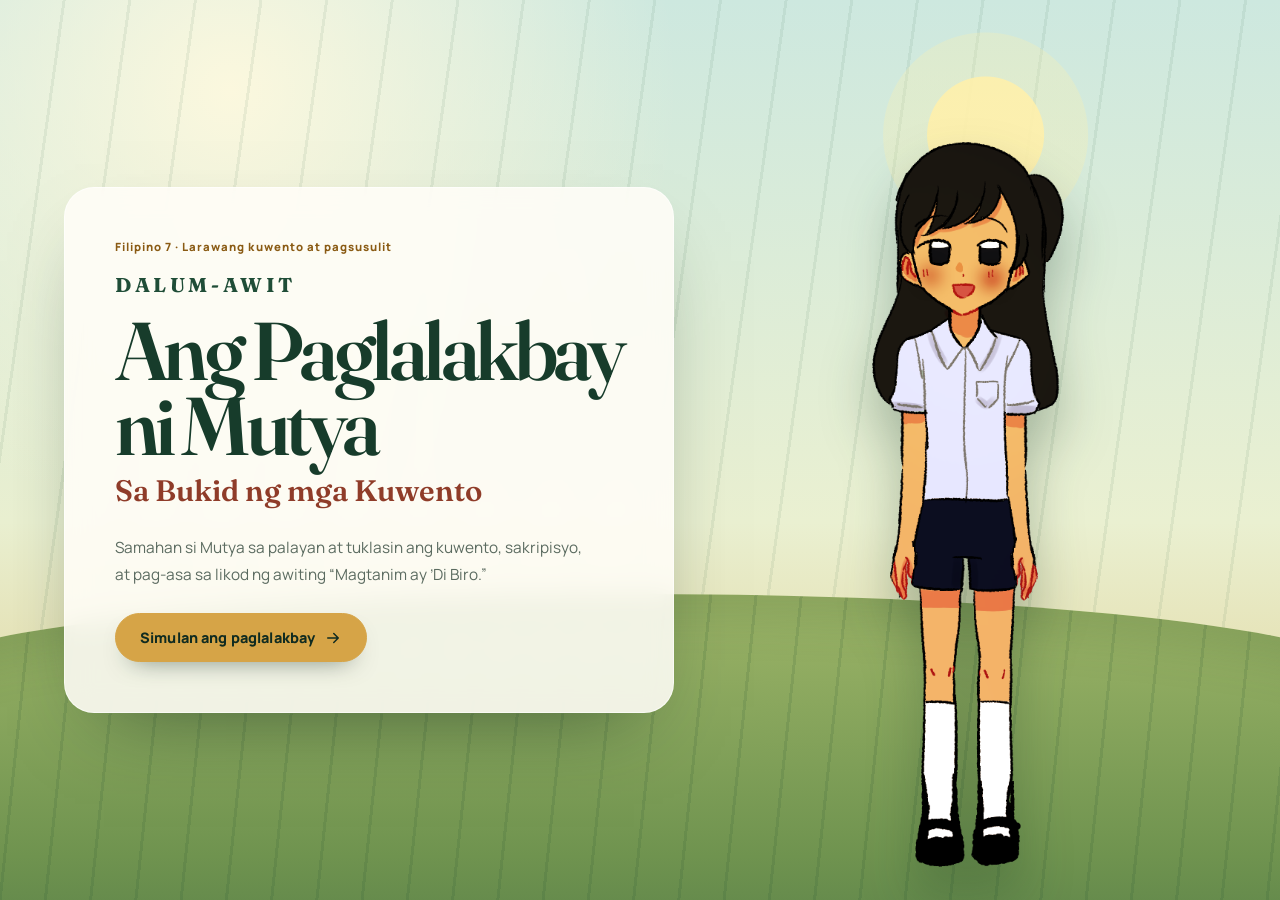
==== commit b998c80b: "added music, choices in the questions, database also admin interface" ====
--- a/index.html
+++ b/index.html
@@ -3,7 +3,7 @@
 <head>
   <meta charset="UTF-8">
   <meta name="viewport" content="width=device-width, initial-scale=1.0">
-  <meta name="description" content="DALUM-AWIT: Ang Paglalakbay ni Mutya sa Bukid ng mga Kuwento — isang interactive na station-based na aralin sa Filipino 10.">
+  <meta name="description" content="DALUM-AWIT: Ang Paglalakbay ni Mutya sa Bukid ng mga Kuwento — isang interactive na station-based na aralin sa Filipino 7.">
   <meta name="theme-color" content="#1f4d3a">
   <title>DALUM-AWIT · Ang Paglalakbay ni Mutya</title>
   <link rel="icon" type="image/svg+xml" href="assets/images/favicon.svg">
@@ -12,7 +12,7 @@
   <link href="https://fonts.googleapis.com/css2?family=Fraunces:opsz,wght@9..144,500;9..144,600;9..144,700&family=Manrope:wght@400;500;600;700;800&display=swap" rel="stylesheet">
   <link rel="stylesheet" href="assets/css/main.css">
 </head>
-<body>
+<body class="is-landing">
   <a class="skip-link" href="#main-content">Lumaktaw sa nilalaman</a>
 
   <svg class="svg-sprite" aria-hidden="true" focusable="false" xmlns="http://www.w3.org/2000/svg">
@@ -109,6 +109,36 @@
   </svg>
 
   <div class="paper-noise" aria-hidden="true"></div>
+
+  <section class="landing-screen" id="landingScreen" aria-labelledby="landingTitle">
+    <div class="landing-field" aria-hidden="true"></div>
+    <div class="landing-inner">
+      <div class="landing-copy">
+        <p class="landing-grade">Filipino 7 · Larawang kuwento at pagsusulit</p>
+        <p class="landing-brand">DALUM-AWIT</p>
+        <h1 id="landingTitle">Ang Paglalakbay ni Mutya</h1>
+        <p class="landing-subtitle">Sa Bukid ng mga Kuwento</p>
+        <p class="landing-intro">Samahan si Mutya sa palayan at tuklasin ang kuwento, sakripisyo, at pag-asa sa likod ng awiting “Magtanim ay ’Di Biro.”</p>
+        <button class="btn btn-gold landing-start" id="startBtn" type="button" disabled>
+          Simulan ang paglalakbay
+          <svg class="icon" aria-hidden="true"><use href="#i-arrow-right"></use></svg>
+        </button>
+      </div>
+    </div>
+  </section>
+
+  <section class="slides-screen" id="pictureSlidesScreen" aria-labelledby="pictureSlidesTitle" hidden>
+    <div class="slides-shell">
+      <header class="slides-heading">
+        <p class="eyebrow"><span class="eyebrow-index">Unang Hakbang</span><span class="eyebrow-sep" aria-hidden="true"></span><span>Larawang Kuwento</span></p>
+        <h1 id="pictureSlidesTitle">Kilalanin muna ang kuwento ni Mutya</h1>
+        <p>Pindutin ang <strong>Susunod</strong> at tapusin ang lahat ng larawan bago sagutan ang mga tanong.</p>
+      </header>
+      <div class="dialogue-mount" id="pictureSlidesMount"></div>
+    </div>
+  </section>
+
+  <audio id="backgroundAudio" src="magtanim.mp3" loop preload="auto"></audio>
 
   <header class="site-header" id="top">
     <div class="header-inner">
@@ -122,7 +152,7 @@
         </span>
       </a>
       <div class="header-actions">
-        <span class="grade-chip">Filipino 10</span>
+        <span class="grade-chip">Filipino 7</span>
         <button class="icon-button" id="helpBtn" type="button" aria-label="Tulong at gabay" title="Tulong at gabay">
           <svg class="icon" aria-hidden="true"><use href="#i-help"></use></svg>
         </button>
@@ -150,15 +180,7 @@
         <div class="dialogue-mount" id="stage-1"></div>
 
         <div class="station-activity" id="station1Activity" hidden>
-          <article class="activity-card quiz-card">
-            <div class="card-kicker">
-              <svg class="icon" aria-hidden="true"><use href="#i-spark"></use></svg>
-              <span>Tsek ng Pag-unawa</span>
-            </div>
-            <h2 id="quizQuestion">Ano ang pangunahing katangian ng maluway?</h2>
-            <div class="quiz-options" id="quizOptions" role="group" aria-labelledby="quizQuestion"></div>
-            <div class="quiz-feedback" id="quizFeedback" role="status" hidden></div>
-          </article>
+          <div id="station1Quiz" data-station-quiz="1"></div>
 
           <div class="station-nav">
             <button class="btn btn-ghost" type="button" id="station1Review">
@@ -203,6 +225,8 @@
           <p id="station2ClosingText"></p>
         </div>
 
+        <div id="station2Quiz" data-station-quiz="2"></div>
+
         <div class="station-nav">
           <button class="btn btn-ghost" type="button" data-back="2">
             <svg class="icon" aria-hidden="true"><use href="#i-arrow-left"></use></svg>
@@ -234,13 +258,15 @@
             <p class="flow-note" id="flowNote"></p>
           </article>
 
+          <div id="station3Quiz" data-station-quiz="3"></div>
+
           <div class="station-nav">
             <button class="btn btn-ghost" type="button" data-back="3">
               <svg class="icon" aria-hidden="true"><use href="#i-arrow-left"></use></svg>
               Station 2
             </button>
-            <p class="nav-hint">Nakita mo na ang buong daloy ng pagkain.</p>
-            <button class="btn btn-primary" type="button" id="station3Next">
+            <p class="nav-hint" id="station3Hint">Sagutan ang lahat ng tanong upang magpatuloy.</p>
+            <button class="btn btn-primary" type="button" id="station3Next" disabled>
               Magpatuloy sa Station 4
               <svg class="icon" aria-hidden="true"><use href="#i-arrow-right"></use></svg>
             </button>
@@ -305,6 +331,8 @@
             </div>
           </div>
 
+          <div id="station4Quiz" data-station-quiz="4"></div>
+
           <div class="station-nav">
             <button class="btn btn-ghost" type="button" data-back="4">
               <svg class="icon" aria-hidden="true"><use href="#i-arrow-left"></use></svg>
@@ -333,6 +361,8 @@
 
         <p class="section-intro station5-opening" id="station5Opening"></p>
 
+        <div id="station5Quiz" data-station-quiz="5"></div>
+
         <section class="synthesis-section" aria-labelledby="synthesisTitle">
           <div class="section-heading-row">
             <div>
@@ -356,7 +386,7 @@
           <article class="summary-card">
             <header class="summary-head">
               <div>
-                <p class="summary-kicker">DALUM-AWIT · Filipino 10</p>
+                <p class="summary-kicker">DALUM-AWIT · Filipino 7</p>
                 <h2>Ulat ng Mag-aaral</h2>
                 <p>Ang Paglalakbay ni Mutya: Sa Bukid ng mga Kuwento</p>
               </div>
@@ -374,7 +404,7 @@
                 </label>
                 <label class="field">
                   <span>Baitang at Seksyon</span>
-                  <input id="studentSection" type="text" maxlength="60" placeholder="Hal. 10 - Rizal">
+                  <input id="studentSection" type="text" maxlength="60" placeholder="Hal. 7 - Rizal">
                 </label>
                 <div class="summary-date">
                   <span>Petsa</span>
@@ -445,7 +475,7 @@
 
   <footer class="site-footer">
     <div class="footer-inner">
-      <p><strong>DALUM-AWIT</strong> · Isang interbensyong pampagtuturo sa Filipino 10</p>
+      <p><strong>DALUM-AWIT</strong> · Isang interbensyong pampagtuturo sa Filipino 7</p>
       <p>Batay sa awiting-bayang “Magtanim ay 'Di Biro.”</p>
     </div>
   </footer>
@@ -460,6 +490,7 @@
       <p class="dialog-kicker">Gabay sa Paggamit</p>
       <h2 id="helpTitle">Paano maglakbay kasama si Mutya</h2>
       <ol class="help-list">
+        <li><strong>Tapusin muna ang larawang kuwento.</strong> Sunod-sunod itong bubukas bago maging available ang mga tanong.</li>
         <li><strong>Sunod-sunod ang mga istasyon.</strong> Tapusin ang bawat gawain upang mabuksan ang susunod.</li>
         <li><strong>Buksan ang bawat card sa Station 2.</strong> Pindutin ang mga linyang mula sa awit upang makita ang pagsusuri.</li>
         <li><strong>Pumili at magpaliwanag sa Station 4.</strong> Kailangan ang isyung pinili, sagot na OO o HINDI, at paliwanag na may 40 karakter o higit pa.</li>
@@ -493,6 +524,8 @@
   <script src="data/storyData.js"></script>
   <script src="assets/js/state.js"></script>
   <script src="assets/js/dialogue.js"></script>
+  <script src="assets/js/results.js"></script>
+  <script src="assets/js/quizzes.js"></script>
   <script src="assets/js/station1.js"></script>
   <script src="assets/js/station2.js"></script>
   <script src="assets/js/station3.js"></script>
--- a/assets/css/main.css
+++ b/assets/css/main.css
@@ -305,6 +305,226 @@
 }
 
 /* ------------------------------------------------------------
+   Entry flow — landing and picture slides
+   ------------------------------------------------------------ */
+body.is-landing,
+body.is-slides {
+  min-height: 100svh;
+}
+
+body.is-landing > .skip-link,
+body.is-landing > .site-header,
+body.is-landing > .app-main,
+body.is-landing > .site-footer,
+body.is-slides > .skip-link,
+body.is-slides > .site-header,
+body.is-slides > .app-main,
+body.is-slides > .site-footer {
+  display: none;
+}
+
+.landing-screen,
+.slides-screen {
+  position: relative;
+  z-index: 2;
+  min-height: 100svh;
+}
+
+.landing-screen {
+  display: grid;
+  isolation: isolate;
+  overflow: hidden;
+  background:
+    radial-gradient(circle at 18% 10%, rgba(255, 249, 222, 0.92), transparent 28rem),
+    linear-gradient(180deg, #cde8df 0%, #eaf0d1 58%, #ddc985 100%);
+}
+
+.landing-screen::before {
+  content: "";
+  position: absolute;
+  inset: 0;
+  z-index: -3;
+  background:
+    radial-gradient(circle at 77% 15%, rgba(255, 240, 171, 0.92) 0 58px, rgba(255, 240, 171, 0.28) 59px 102px, transparent 103px),
+    repeating-linear-gradient(98deg, transparent 0 62px, rgba(38, 91, 58, 0.08) 62px 65px);
+  pointer-events: none;
+}
+
+.landing-screen::after {
+  content: "";
+  position: absolute;
+  right: clamp(-44px, 1vw, 28px);
+  bottom: -3%;
+  z-index: -1;
+  width: min(52vw, 690px);
+  height: 94%;
+  background: url("../images/Mutya%20(Nakatayo).png") right bottom / contain no-repeat;
+  filter: drop-shadow(0 30px 26px rgba(20, 54, 34, 0.3));
+  pointer-events: none;
+}
+
+.landing-field {
+  position: absolute;
+  right: -8%;
+  bottom: -20%;
+  left: -8%;
+  z-index: -2;
+  height: 54%;
+  border-radius: 50% 50% 0 0 / 18% 18% 0 0;
+  background:
+    repeating-linear-gradient(96deg, transparent 0 42px, rgba(24, 70, 42, 0.12) 42px 45px),
+    linear-gradient(180deg, #9db568 0%, #6f934f 54%, #436d42 100%);
+  box-shadow: inset 0 22px 45px rgba(48, 84, 43, 0.18);
+}
+
+.landing-inner {
+  display: flex;
+  align-items: center;
+  width: min(1200px, 100%);
+  min-height: 100svh;
+  margin: 0 auto;
+  padding: clamp(36px, 6vw, 80px) 24px;
+}
+
+.landing-copy {
+  width: min(610px, 56%);
+  padding: clamp(27px, 4.2vw, 50px);
+  border: 1px solid rgba(255, 255, 255, 0.58);
+  border-radius: 30px;
+  background: rgba(255, 253, 247, 0.88);
+  box-shadow: 0 34px 80px -40px rgba(16, 43, 32, 0.62);
+  backdrop-filter: blur(13px);
+  -webkit-backdrop-filter: blur(13px);
+}
+
+.landing-grade {
+  margin-bottom: 13px;
+  color: var(--gold-700);
+  font-size: 0.71rem;
+  font-weight: 800;
+  letter-spacing: 0.09em;
+}
+
+.landing-brand {
+  color: var(--green-800);
+  font-family: var(--font-display);
+  font-size: clamp(1rem, 1.6vw, 1.25rem);
+  font-weight: 700;
+  letter-spacing: 0.18em;
+}
+
+.landing-copy h1 {
+  max-width: 10ch;
+  margin: 12px 0 4px;
+  font-size: clamp(3rem, 6.4vw, 5.6rem);
+  line-height: 0.92;
+  letter-spacing: -0.055em;
+  text-wrap: balance;
+}
+
+.landing-subtitle {
+  color: var(--terra-700);
+  font-family: var(--font-display);
+  font-size: clamp(1.3rem, 2.4vw, 1.85rem);
+  font-weight: 600;
+}
+
+.landing-intro {
+  max-width: 52ch;
+  margin: 20px 0 25px;
+  color: var(--ink-soft);
+  font-size: 0.96rem;
+  line-height: 1.75;
+}
+
+.landing-start {
+  min-height: 49px;
+  padding-inline: 24px;
+}
+
+.slides-screen {
+  padding: 38px 24px 72px;
+}
+
+.slides-shell {
+  width: min(1200px, 100%);
+  margin: 0 auto;
+}
+
+.slides-heading {
+  max-width: 780px;
+  margin-bottom: 26px;
+}
+
+.slides-heading h1 {
+  margin: 10px 0 11px;
+  font-size: clamp(2.2rem, 4.6vw, 3.45rem);
+  line-height: 1.03;
+  letter-spacing: -0.035em;
+}
+
+.slides-heading > p:last-child {
+  max-width: 68ch;
+  color: var(--ink-soft);
+  font-size: 0.96rem;
+  line-height: 1.7;
+}
+
+.slides-heading strong {
+  color: var(--green-800);
+}
+
+#backgroundAudio {
+  display: none;
+}
+
+/* Multi-item quizzes reuse the existing quiz cards and controls. */
+.station-quiz-set {
+  display: grid;
+  gap: 16px;
+  margin-top: 28px;
+  scroll-margin-top: 155px;
+}
+
+.station-quiz-set:empty {
+  display: none;
+}
+
+.quiz-set-heading {
+  display: flex;
+  align-items: flex-end;
+  justify-content: space-between;
+  gap: 18px;
+  padding: 0 2px;
+}
+
+.quiz-set-heading h2 {
+  font-size: clamp(1.55rem, 2.5vw, 2rem);
+}
+
+.quiz-set-progress {
+  flex: none;
+  padding: 7px 12px;
+  border: 1px solid var(--line);
+  border-radius: 999px;
+  background: rgba(255, 253, 247, 0.78);
+  color: var(--ink-soft);
+  font-size: 0.72rem;
+  font-weight: 800;
+  font-variant-numeric: tabular-nums;
+}
+
+.quiz-set-list {
+  display: grid;
+  gap: 16px;
+}
+
+.quiz-card[data-quiz-question] h2 {
+  font-size: clamp(1.25rem, 2.15vw, 1.72rem);
+  line-height: 1.35;
+}
+
+/* ------------------------------------------------------------
    3. Header and station stepper
    ------------------------------------------------------------ */
 .site-header {
@@ -3333,6 +3553,49 @@
 }
 
 @media (max-width: 760px) {
+  .landing-screen::after {
+    top: 4%;
+    right: -8%;
+    bottom: auto;
+    width: 68vw;
+    height: 58%;
+    opacity: 0.4;
+    background-position: right top;
+  }
+
+  .landing-inner {
+    align-items: flex-end;
+    padding: 28px 16px;
+  }
+
+  .landing-copy {
+    width: 100%;
+    min-width: 0;
+    max-width: 100%;
+    padding: 27px 23px;
+    border-radius: 24px;
+    background: rgba(255, 253, 247, 0.92);
+  }
+
+  .landing-copy h1 {
+    max-width: 11ch;
+    font-size: clamp(2.35rem, 11vw, 4.1rem);
+  }
+
+  .slides-screen {
+    padding: 28px 16px 60px;
+  }
+
+  .slides-heading {
+    margin-bottom: 21px;
+  }
+
+  .quiz-set-heading {
+    align-items: flex-start;
+    flex-direction: column;
+    gap: 9px;
+  }
+
   .header-inner {
     padding: 12px 17px 10px;
   }
@@ -3704,6 +3967,24 @@
 }
 
 @media (max-width: 600px) {
+  .landing-start {
+    width: 100%;
+    padding-inline: 16px;
+    white-space: normal;
+  }
+
+  .landing-intro {
+    font-size: 0.9rem;
+  }
+
+  .slides-heading h1 {
+    font-size: clamp(1.9rem, 9vw, 2.45rem);
+  }
+
+  .station-quiz-set {
+    margin-top: 22px;
+  }
+
   .grade-chip {
     display: none;
   }
@@ -4043,6 +4324,9 @@
   body > .site-header,
   body > .site-footer,
   body > .app-main,
+  body > .landing-screen,
+  body > .slides-screen,
+  body > audio,
   body > .toast,
   body > .paper-noise,
   body > .skip-link,
